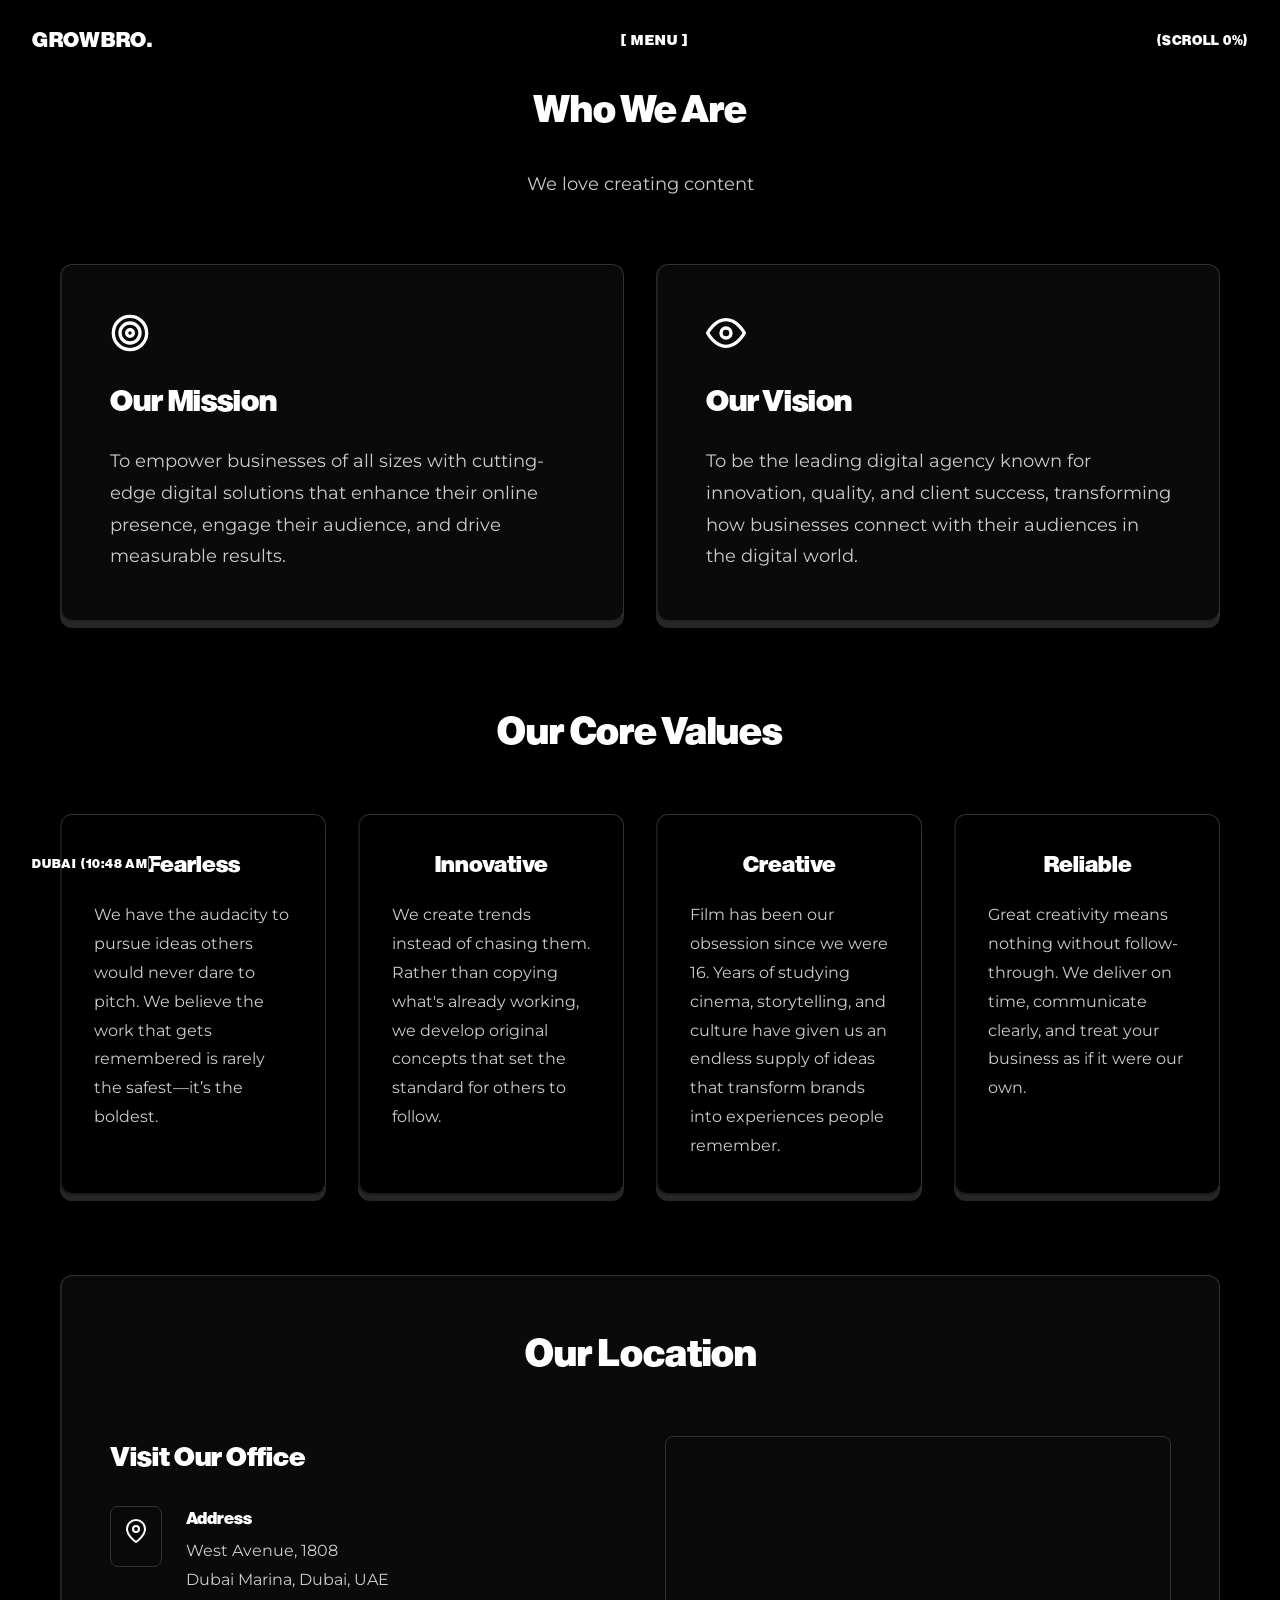
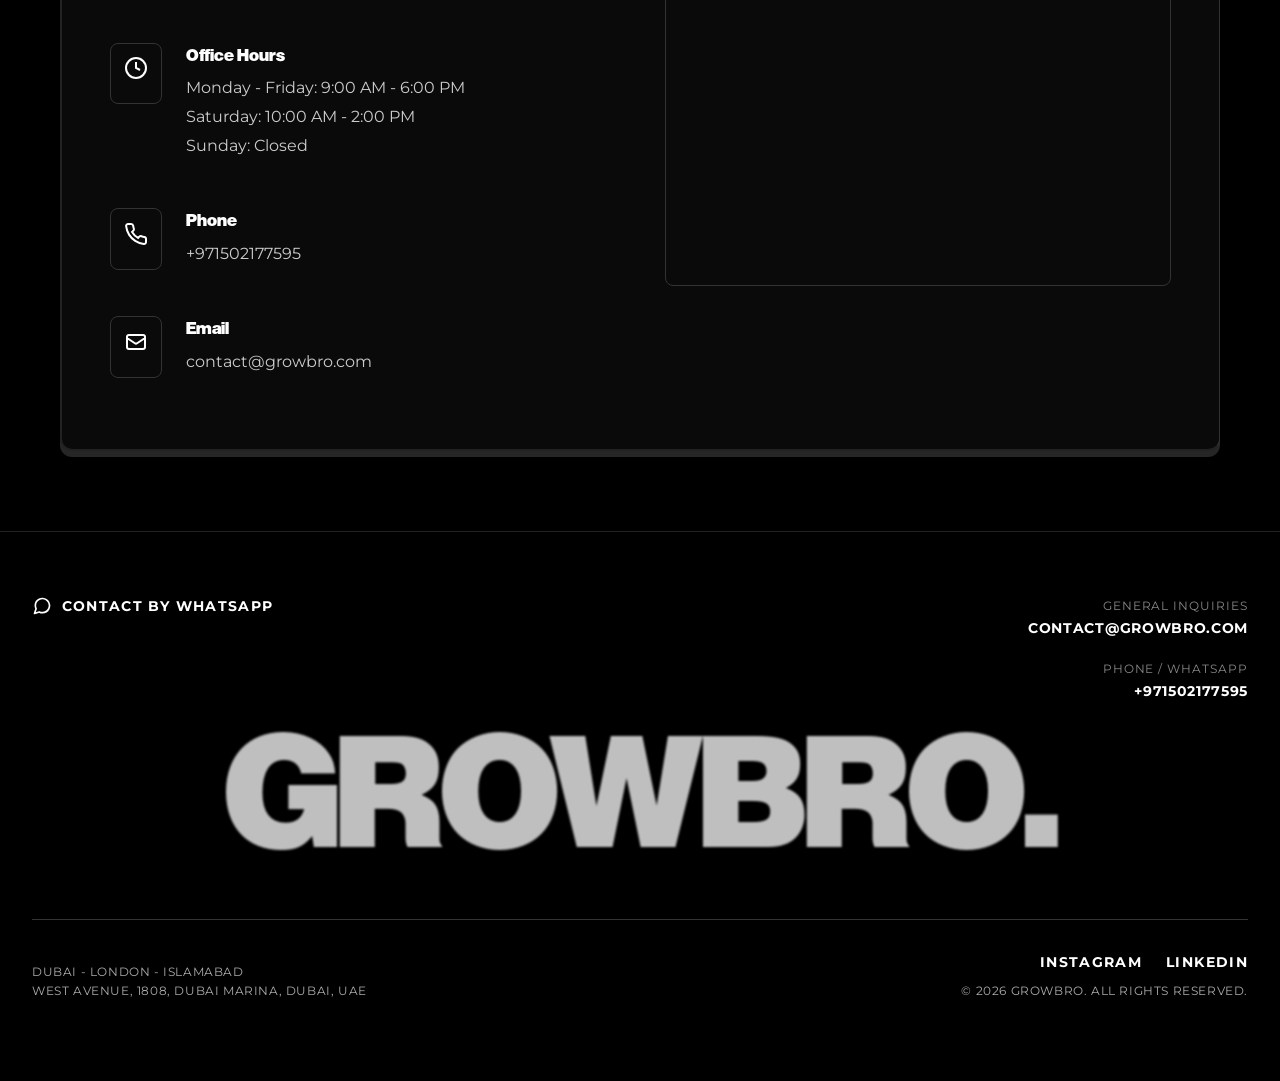
==== about.html @ e65ae3dd "feat: update company core values and adjust layout styling in about page" ====
<!DOCTYPE html>
<html lang="en">

<head>
    <meta charset="UTF-8">
    <meta name="viewport" content="width=device-width, initial-scale=1.0">
    <title>About Us - GrowBro</title>
    <link rel="icon" type="image/x-icon" href="favicon.ico">
    <link rel="stylesheet" href="styles.css">
</head>

<body>
    <!-- Header -->
    <common-header></common-header>


    <!-- About Content -->
    <section class="about-content">
        <div class="container">
            <div class="about-intro">
                <h2>Who We Are</h2>
                <p>We love creating content</p>
            </div>

            <div class="mission-vision">
                <div class="mission-card">
                    <svg width="40" height="40" viewBox="0 0 24 24" fill="none" stroke="currentColor" stroke-width="2"
                        stroke-linecap="round" stroke-linejoin="round" style="margin-bottom: 1rem; color: #ffffff;">
                        <circle cx="12" cy="12" r="10"></circle>
                        <circle cx="12" cy="12" r="6"></circle>
                        <circle cx="12" cy="12" r="2"></circle>
                    </svg>
                    <h3>Our Mission</h3>
                    <p>To empower businesses of all sizes with cutting-edge digital solutions that enhance their online
                        presence, engage their audience, and drive measurable results.</p>
                </div>
                <div class="mission-card">
                    <svg width="40" height="40" viewBox="0 0 24 24" fill="none" stroke="currentColor" stroke-width="2"
                        stroke-linecap="round" stroke-linejoin="round" style="margin-bottom: 1rem; color: #ffffff;">
                        <path d="M1 12s4-8 11-8 11 8 11 8-4 8-11 8-11-8-11-8z"></path>
                        <circle cx="12" cy="12" r="3"></circle>
                    </svg>
                    <h3>Our Vision</h3>
                    <p>To be the leading digital agency known for innovation, quality, and client success, transforming
                        how businesses connect with their audiences in the digital world.</p>
                </div>
            </div>

            <div class="values-section">
                <h2>Our Core Values</h2>
                <div class="values-grid">
                    <div class="value-item">
                        <h4>Fearless</h4>
                        <p>We have the audacity to pursue ideas others would never dare to pitch. We believe the work
                            that gets remembered is rarely the safest—it’s the boldest.
                        </p>
                    </div>
                    <div class="value-item">
                        <h4>Innovative</h4>
                        <p>We create trends instead of chasing them. Rather than copying what's already working, we
                            develop original concepts that set the standard for others to follow.
                        </p>
                    </div>
                    <div class="value-item">
                        <h4>Creative</h4>
                        <p>Film has been our obsession since we were 16. Years of studying cinema, storytelling, and
                            culture have given us an endless supply of ideas that transform brands into experiences
                            people remember.
                        </p>
                    </div>
                    <div class="value-item">
                        <h4>Reliable</h4>
                        <p>Great creativity means nothing without follow-through. We deliver on time, communicate
                            clearly, and treat your business as if it were our own.</p>
                    </div>
                </div>
            </div>

            <div class="location-section">
                <h2>Our Location</h2>
                <div class="location-info">
                    <div class="location-details">
                        <h3>Visit Our Office</h3>
                        <div class="contact-details" style="gap: 1.5rem; margin-top: 1.5rem;">
                            <div class="contact-item">
                                <div class="contact-icon" style="padding: 0.8rem;">
                                    <svg width="24" height="24" viewBox="0 0 24 24" fill="none" stroke="currentColor"
                                        stroke-width="2">
                                        <path d="M21 10c0 7-9 13-9 13s-9-6-9-13a9 9 0 0118 0z" />
                                        <circle cx="12" cy="10" r="3" />
                                    </svg>
                                </div>
                                <div>
                                    <h4 style="margin-bottom: 0.2rem; font-size: 1.1rem;">Address</h4>
                                    <p><a href="https://www.google.com/maps/search/?api=1&query=West+Avenue+1808+Dubai+Marina"
                                            target="_blank" rel="noopener noreferrer">West Avenue, 1808<br>Dubai Marina,
                                            Dubai, UAE</a></p>
                                </div>
                            </div>
                            <div class="contact-item">
                                <div class="contact-icon" style="padding: 0.8rem;">
                                    <svg width="24" height="24" viewBox="0 0 24 24" fill="none" stroke="currentColor"
                                        stroke-width="2">
                                        <circle cx="12" cy="12" r="10" />
                                        <polyline points="12 6 12 12 16 14" />
                                    </svg>
                                </div>
                                <div>
                                    <h4 style="margin-bottom: 0.2rem; font-size: 1.1rem;">Office Hours</h4>
                                    <p>Monday - Friday: 9:00 AM - 6:00 PM<br>Saturday: 10:00 AM - 2:00 PM<br>Sunday:
                                        Closed</p>
                                </div>
                            </div>
                            <div class="contact-item">
                                <div class="contact-icon" style="padding: 0.8rem;">
                                    <svg width="24" height="24" viewBox="0 0 24 24" fill="none" stroke="currentColor"
                                        stroke-width="2">
                                        <path
                                            d="M22 16.92v3a2 2 0 01-2.18 2 19.79 19.79 0 01-8.63-3.07 19.5 19.5 0 01-6-6 19.79 19.79 0 01-3.07-8.67A2 2 0 014.11 2h3a2 2 0 012 1.72 12.84 12.84 0 00.7 2.81 2 2 0 01-.45 2.11L8.09 9.91a16 16 0 006 6l1.27-1.27a2 2 0 012.11-.45 12.84 12.84 0 002.81.7A2 2 0 0122 16.92z" />
                                    </svg>
                                </div>
                                <div>
                                    <h4 style="margin-bottom: 0.2rem; font-size: 1.1rem;">Phone</h4>
                                    <p><a href="tel:+971502177595">+971502177595</a></p>
                                </div>
                            </div>
                            <div class="contact-item">
                                <div class="contact-icon" style="padding: 0.8rem;">
                                    <svg width="24" height="24" viewBox="0 0 24 24" fill="none" stroke="currentColor"
                                        stroke-width="2">
                                        <path
                                            d="M3 8l7.89 5.26a2 2 0 002.22 0L21 8M5 19h14a2 2 0 002-2V7a2 2 0 00-2-2H5a2 2 0 00-2 2v10a2 2 0 002 2z" />
                                    </svg>
                                </div>
                                <div>
                                    <h4 style="margin-bottom: 0.2rem; font-size: 1.1rem;">Email</h4>
                                    <p><a href="mailto:contact@growbro.com">contact@growbro.com</a></p>
                                </div>
                            </div>
                        </div>
                    </div>
                    <div class="location-map">
                        <iframe
                            src="https://maps.google.com/maps?q=West+Avenue+1808+Dubai+Marina&t=&z=15&ie=UTF8&iwloc=&output=embed"
                            width="100%" height="450" style="border:0;" allowfullscreen="" loading="lazy"
                            referrerpolicy="no-referrer-when-downgrade"></iframe>
                    </div>
                </div>
            </div>
        </div>
    </section>

    <!-- Footer -->
    <common-footer></common-footer>

    <script src="components.js"></script>
    <script src="script.js"></script>
</body>

</html>
---- styles.css ----
@import url("https://fonts.googleapis.com/css2?family=Montserrat:wght@400;500;700&display=swap");

:root {
  /* HSL Color System */
  /* Primary (White theme accent) */
  --clr-primary-100: hsl(0, 0%, 100%);
  --clr-primary-200: hsl(0, 0%, 95%);
  --clr-primary-300: hsl(0, 0%, 90%);
  --clr-primary-400: hsl(0, 0%, 85%);
  --clr-primary-500: hsl(0, 0%, 80%);
  --clr-primary-600: hsl(0, 0%, 70%);
  --clr-primary-700: hsl(0, 0%, 60%);
  --clr-primary-800: hsl(0, 0%, 50%);
  --clr-primary-900: hsl(0, 0%, 40%);
  --clr-primary-1000: hsl(0, 0%, 30%);

  /* Secondary (Dark / Black) */
  --clr-secondary-100: hsl(0, 0%, 25%);
  --clr-secondary-200: hsl(0, 0%, 20%);
  --clr-secondary-300: hsl(0, 0%, 15%);
  --clr-secondary-400: hsl(0, 0%, 12%);
  --clr-secondary-500: hsl(0, 0%, 10%);
  --clr-secondary-600: hsl(0, 0%, 8%);
  --clr-secondary-700: hsl(0, 0%, 6%);
  --clr-secondary-800: hsl(0, 0%, 4%);
  --clr-secondary-900: hsl(0, 0%, 2%);
  --clr-secondary-1000: hsl(0, 0%, 0%);

  /* Accent */
  --clr-accent-100: hsl(0, 0%, 90%);
  --clr-accent-200: hsl(0, 0%, 80%);
  --clr-accent-300: hsl(0, 0%, 70%);
  --clr-accent-400: hsl(0, 0%, 60%);
  --clr-accent-500: hsl(0, 0%, 50%);
  --clr-accent-600: hsl(0, 0%, 40%);
  --clr-accent-700: hsl(0, 0%, 30%);
  --clr-accent-800: hsl(0, 0%, 20%);
  --clr-accent-900: hsl(0, 0%, 10%);
  --clr-accent-1000: hsl(0, 0%, 5%);

  /* Grey */
  --clr-grey-100: hsl(0, 0%, 95%);
  --clr-grey-200: hsl(0, 0%, 85%);
  --clr-grey-300: hsl(0, 0%, 75%);
  --clr-grey-400: hsl(0, 0%, 65%);
  --clr-grey-500: hsl(0, 0%, 55%);
  --clr-grey-600: hsl(0, 0%, 45%);
  --clr-grey-700: hsl(0, 0%, 35%);
  --clr-grey-800: hsl(0, 0%, 25%);
  --clr-grey-900: hsl(0, 0%, 15%);
  --clr-grey-1000: hsl(0, 0%, 7%);

  /* Semantic Colors: Red, Yellow, Green */
  --clr-red-100: hsl(0, 100%, 95%);
  --clr-red-200: hsl(0, 100%, 85%);
  --clr-red-300: hsl(0, 100%, 75%);
  --clr-red-400: hsl(0, 100%, 65%);
  --clr-red-500: hsl(0, 100%, 55%);
  --clr-red-600: hsl(0, 100%, 45%);
  --clr-red-700: hsl(0, 100%, 35%);
  --clr-red-800: hsl(0, 100%, 25%);
  --clr-red-900: hsl(0, 100%, 15%);
  --clr-red-1000: hsl(0, 100%, 10%);

  --clr-yellow-100: hsl(45, 100%, 95%);
  --clr-yellow-200: hsl(45, 100%, 85%);
  --clr-yellow-300: hsl(45, 100%, 75%);
  --clr-yellow-400: hsl(45, 100%, 65%);
  --clr-yellow-500: hsl(45, 100%, 55%);
  --clr-yellow-600: hsl(45, 100%, 45%);
  --clr-yellow-700: hsl(45, 100%, 35%);
  --clr-yellow-800: hsl(45, 100%, 25%);
  --clr-yellow-900: hsl(45, 100%, 15%);
  --clr-yellow-1000: hsl(45, 100%, 10%);

  --clr-green-100: hsl(140, 100%, 95%);
  --clr-green-200: hsl(140, 100%, 85%);
  --clr-green-300: hsl(140, 100%, 75%);
  --clr-green-400: hsl(140, 100%, 65%);
  --clr-green-500: hsl(140, 100%, 55%);
  --clr-green-600: hsl(140, 100%, 45%);
  --clr-green-700: hsl(140, 100%, 35%);
  --clr-green-800: hsl(140, 100%, 25%);
  --clr-green-900: hsl(140, 100%, 15%);
  --clr-green-1000: hsl(140, 100%, 10%);

  /* Elevation System (5 levels) */
  --elevation-1: 0 2px 4px hsla(0, 0%, 0%, 0.2);
  --elevation-2: 0 4px 8px hsla(0, 0%, 0%, 0.3);
  --elevation-3: 0 8px 16px hsla(0, 0%, 0%, 0.4);
  --elevation-4: 0 12px 24px hsla(0, 0%, 0%, 0.5);
  --elevation-5: 0 20px 40px hsla(0, 0%, 0%, 0.6);
}

* {
  margin: 0;
  padding: 0;
  box-sizing: border-box;
}

@font-face {
  font-family: "Europa Grotesk Bold";
  src: url("fonts/europa-grotesk-sh-bold.otf") format("opentype");
  font-weight: 700;
  font-style: normal;
}

body {
  font-family: "Europa Grotesk Bold", "Segoe UI", Tahoma, Geneva, Verdana, sans-serif;
  line-height: 1.6;
  color: #ffffff;
  background-color: #000000;
}

::selection {
  background-color: #ffffff;
  color: #000000;
}

p {
  font-family: "Montserrat", "Segoe UI", Tahoma, Geneva, Verdana, sans-serif;
  font-weight: 400;
}

.container {
  max-width: 1200px;
  margin: 0 auto;
  padding: 0 20px;
}

/* Header Styles */
.header {
  background-color: #000000;
  border-bottom: 1px solid #333333;
  padding: 1rem 0;
  position: sticky;
  top: 0;
  z-index: 1000;
}

.nav-wrapper {
  display: flex;
  justify-content: space-between;
  align-items: center;
}

.logo {
  display: flex;
  align-items: center;
  justify-content: flex-start;
  text-align: left;
  margin-right: auto;
}

.logo h1 {
  font-size: 1.8rem;
  font-weight: bold;
  color: #ffffff;
}

.logo a {
  color: inherit;
  text-decoration: none;
}

.nav {
  display: flex;
  gap: 2rem;
}

.nav-link {
  color: #ffffff;
  text-decoration: none;
  font-weight: 500;
  transition: color 0.3s;
  position: relative;
}

.nav-link:hover {
  color: #888888;
}

.nav-link:hover::after,
.nav-link.active::after {
  content: "";
  position: absolute;
  bottom: -5px;
  left: 0;
  width: 100%;
  height: 2px;
  background-color: #ffffff;
}

.mobile-menu-btn {
  display: none;
  flex-direction: column;
  gap: 4px;
  background: none;
  border: none;
  cursor: pointer;
  padding: 5px;
}

.mobile-menu-btn span {
  width: 25px;
  height: 3px;
  background-color: #ffffff;
  transition: 0.3s;
}


/* Ensure the section covers the full viewport and video fills it perfectly */
.fullscreen-video {
  position: relative;
  width: 100%;
  height: 100vh;
  /* Full viewport height */
  overflow: hidden;
  background-color: #000;
  /* Fallback while video loads */
}

.fullscreen-video__media {
  position: absolute;
  top: 0;
  left: 0;
  width: 100%;
  height: 100%;
  object-fit: cover;
  /* Crops the video to cover the entire section */
  pointer-events: none;
  /* Allows clicking through if any future content is added */
}

/* Hero Section */
.hero {
  min-height: 90vh;
  display: flex;
  flex-direction: column;
  align-items: center;
  justify-content: center;
  position: relative;
  padding: 4rem 2rem;
  overflow: hidden;
}

.hero-circle {
  width: 400px;
  height: 400px;
  border: 3px solid #ffffff;
  border-radius: 50%;
  display: flex;
  align-items: center;
  justify-content: center;
  margin-bottom: 3rem;
  animation: pulse 3s ease-in-out infinite;
  position: relative;
}

.hero-circle::before {
  content: "";
  position: absolute;
  width: 350px;
  height: 350px;
  border: 1px solid #666666;
  border-radius: 50%;
}

.circle-content {
  text-align: center;
  z-index: 1;
}

.circle-content h2 {
  font-size: 2.5rem;
  margin-bottom: 0.5rem;
}

.circle-content p {
  font-size: 1.2rem;
  color: #cccccc;
}

.hero-text {
  text-align: center;
  max-width: 800px;
}

.hero-title {
  font-size: 3rem;
  margin-bottom: 1rem;
  line-height: 1.2;
}

.hero-subtitle {
  font-size: 1.3rem;
  color: #cccccc;
  margin-bottom: 2rem;
}

.hero-tagline {
  font-size: 1rem;
  color: #ffffff;
  letter-spacing: 0.18em;
  text-transform: uppercase;
  margin-bottom: 0.8rem;
}

@keyframes pulse {

  0%,
  100% {
    transform: scale(1);
    opacity: 1;
  }

  50% {
    transform: scale(1.05);
    opacity: 0.8;
  }
}

/* Client Logos Section */
.client-logos {
  padding: 4rem 0;
  background-color: #000000;
  border-top: 1px solid #333333;
  border-bottom: 1px solid #333333;
}

.logos-track {
  display: flex;
  flex-wrap: nowrap;
  align-items: center;
  gap: 3rem;
  width: max-content;
  animation: scroll-left 30s linear infinite;
}


@keyframes scroll-left {
  0% {
    transform: translateX(0);
  }

  100% {
    transform: translateX(calc(-50% - 1.5rem));
  }
}

.logo-item {
  display: flex;
  align-items: center;
  justify-content: center;
  opacity: 1;
  transition: opacity 0.3s;
  min-width: 150px;
  flex: 0 0 auto;
}

.logo-item:hover {
  opacity: 1;
}

.client-logo {
  max-width: 100%;
  height: auto;
  max-height: 80px;
  transition: opacity 0.3s;
}

/* Buttons */
.btn {
  display: inline-block;
  padding: 0.9rem 2rem;
  text-decoration: none;
  border-radius: 6px;
  font-weight: 600;
  transition: all 0.3s;
  border: 2px solid;
  cursor: pointer;
  font-size: 1rem;
  box-shadow: 0 4px 0px rgba(255, 255, 255, 0.2), 0 8px 15px rgba(0, 0, 0, 0.5);
  transform: translateY(-2px);
}

.btn:active {
  transform: translateY(2px);
  box-shadow: 0 0px 0px rgba(255, 255, 255, 0.2), 0 2px 5px rgba(0, 0, 0, 0.5);
}

.btn:hover {
  box-shadow: 0 6px 0px rgba(255, 255, 255, 0.3), 0 12px 20px rgba(0, 0, 0, 0.6);
  transform: translateY(-4px);
}

.btn-primary {
  background-color: #ffffff;
  color: #000000;
  border-color: #ffffff;
}

.btn-primary:hover {
  background-color: #000000;
  color: #ffffff;
}

.btn-secondary {
  background-color: #000000;
  color: #ffffff;
  border-color: #ffffff;
}

.btn-secondary:hover {
  background-color: #ffffff;
  color: #000000;
}

.btn-outline {
  background-color: transparent;
  color: #ffffff;
  border-color: #ffffff;
}

.btn-outline:hover {
  background-color: #ffffff;
  color: #000000;
}

/* Features Section */
.features {
  padding: 5rem 0;
  background-color: #0a0a0a;
}

.section-title {
  text-align: center;
  font-size: 2.5rem;
  margin: 0 auto 3rem auto;
}

.features-grid {
  display: grid;
  grid-template-columns: repeat(auto-fit, minmax(300px, 1fr));
  gap: 2rem;
}

.feature-card {
  background-color: #000000;
  padding: 2.5rem;
  border: 1px solid #333333;
  border-radius: 8px;
  text-align: center;
  transition: transform 0.3s, border-color 0.3s, box-shadow 0.3s;
  transform-style: preserve-3d;
}

.feature-card:hover {
  border-color: #ffffff;
  box-shadow: 0 10px 30px rgba(255, 255, 255, 0.1);
}

.feature-icon {
  margin-bottom: 1.5rem;
  color: #ffffff;
  transform: translateZ(60px);
}

.feature-card h3 {
  font-size: 1.5rem;
  margin-bottom: 1rem;
  transform: translateZ(40px);
}

.feature-card p {
  color: #cccccc;
  line-height: 1.8;
  transform: translateZ(20px);
}

/* =========================================
   STATEMENT BANNER SECTION
========================================= */
.statement-banner {
  background-color: var(--clr-primary-100);
  color: var(--clr-secondary-1000);
  padding: 6rem 2rem;
  text-align: left;
  border-bottom: 2px solid var(--clr-secondary-1000);
}

.statement-text {
  font-family: "Europa Grotesk Bold", "Segoe UI", sans-serif;
  font-size: clamp(2.5rem, 6vw, 5.5rem);
  font-weight: 900;
  line-height: 0.95;
  letter-spacing: -0.02em;
  text-transform: uppercase;
  margin: 0;
}

/* =========================================
   FULL-WIDTH VIDEO STACK PORTFOLIO
========================================= */
.video-stack-section {
  width: 100%;
  background-color: var(--clr-secondary-1000);
  overflow: hidden;
}

.video-stack {
  display: flex;
  flex-direction: column;
  width: 100%;
  gap: 4px;
  /* Tiny black divider between video banners */
}

.video-banner {
  position: relative;
  width: 100%;
  height: 70vh;
  /* Heights match the reference layout proportions */
  min-height: 450px;
  max-height: 800px;
  overflow: hidden;
  background-color: var(--clr-grey-1000);
  cursor: pointer;
}

.video-banner__media {
  position: absolute;
  top: 0;
  left: 0;
  width: 100%;
  height: 100%;
  object-fit: cover;
  /* Ensures video covers full banner without distortion */
  transition: transform 0.7s cubic-bezier(0.25, 1, 0.5, 1), filter 0.5s ease;
  filter: brightness(0.75);
  /* Slight darken so text pops */
}

/* Hover effect: slight zoom and brighten */
.video-banner:hover .video-banner__media {
  transform: scale(1.03);
  filter: brightness(0.9);
}

/* Text overlay matching brandingthatslaps layout */
.video-banner__overlay {
  position: absolute;
  top: 0;
  left: 0;
  width: 100%;
  height: 100%;
  padding: 3rem 4rem;
  display: flex;
  flex-direction: column;
  justify-content: flex-start;
  /* Aligns text to top-left */
  align-items: flex-start;
  pointer-events: none;
  background: linear-gradient(180deg, hsla(0, 0%, 0%, 0.6) 0%, hsla(0, 0%, 0%, 0) 40%);
  z-index: 2;
}

.video-banner__client {
  font-family: "Europa Grotesk Bold", "Segoe UI", sans-serif;
  font-size: clamp(2rem, 4vw, 3.5rem);
  font-weight: 900;
  color: var(--clr-primary-100);
  margin: 0 0 0.5rem 0;
  letter-spacing: -0.01em;
  text-transform: uppercase;
  text-shadow: 0 2px 10px hsla(0, 0%, 0%, 0.8);
}

.video-banner__category {
  font-family: "Montserrat", sans-serif;
  font-size: clamp(0.9rem, 1.2vw, 1.1rem);
  font-weight: 500;
  color: hsla(0, 0%, 100%, 0.8);
  margin: 0;
  letter-spacing: 0.05em;
  text-transform: uppercase;
  text-shadow: 0 2px 8px hsla(0, 0%, 0%, 0.8);
}

/* Responsive adjustments for mobile */
@media (max-width: 768px) {
  .video-banner {
    height: 50vh;
    min-height: 350px;
  }

  .video-banner__overlay {
    padding: 2rem 1.5rem;
  }
}

/* Video Expand Animation */
.video-backdrop {
  position: fixed;
  top: 0;
  left: 0;
  width: 100%;
  height: 100%;
  background: rgba(0, 0, 0, 0.7);
  backdrop-filter: grayscale(100%) brightness(0.3);
  -webkit-backdrop-filter: grayscale(100%) brightness(0.3);
  z-index: 2000;
  opacity: 0;
  pointer-events: none;
  transition: opacity 0.5s ease;
}

.video-backdrop.active {
  opacity: 1;
  pointer-events: auto;
}

body.video-active {
  overflow: hidden;
}

.work-item-placeholder {
  opacity: 0;
  pointer-events: none;
}

.work-item.video-expanded {
  cursor: default;
}

.work-item.video-expanded .work-video {
  max-width: 100%;
  max-height: 60vh;
  transition: all 0.5s ease;
}

/* Benefits Section */
.benefits {
  padding: 5rem 0;
  background-color: #000000;
}

.benefits-grid {
  display: grid;
  grid-template-columns: repeat(auto-fit, minmax(300px, 1fr));
  gap: 2rem;
}

.benefit-item {
  padding: 2rem;
  border: 1px solid #333333;
  border-radius: 8px;
  transition: all 0.3s, box-shadow 0.3s;
  transform-style: preserve-3d;
}

.benefit-item:hover {
  border-color: #ffffff;
  background-color: #0a0a0a;
  box-shadow: 0 10px 30px rgba(255, 255, 255, 0.1);
}

.benefit-number {
  font-size: 3rem;
  font-weight: bold;
  color: #333333;
  margin-bottom: 0.5rem;
  transform: translateZ(50px);
}

.benefit-icon {
  margin-bottom: 1rem;
  color: #ffffff;
  transform: translateZ(40px);
  display: flex;
  justify-content: flex-start;
}

.benefit-item h3 {
  font-size: 1.5rem;
  margin-bottom: 0.8rem;
  transform: translateZ(35px);
}

.benefit-item p {
  color: #cccccc;
  line-height: 1.8;
  transform: translateZ(20px);
}

/* Testimonials Section */
.testimonials {
  padding: 5rem 0;
  background-color: #0a0a0a;
}

.testimonials-grid {
  display: grid;
  grid-template-columns: repeat(auto-fit, minmax(300px, 1fr));
  gap: 2rem;
}

.testimonial-card {
  background-color: #000000;
  padding: 2.5rem;
  border: 1px solid #333333;
  border-radius: 8px;
  transition: transform 0.3s, border-color 0.3s;
}

.testimonial-card:hover {
  transform: translateY(-5px);
  border-color: #ffffff;
}

.testimonial-rating {
  color: #ffffff;
  font-size: 1.2rem;
  margin-bottom: 1rem;
}

.testimonial-text {
  color: #cccccc;
  line-height: 1.8;
  font-style: italic;
  margin-bottom: 1.5rem;
  font-size: 1rem;
}

.testimonial-author {
  display: flex;
  flex-direction: column;
  gap: 0.3rem;
}

.testimonial-author strong {
  color: #ffffff;
  font-size: 1.1rem;
}

.testimonial-author span {
  color: #888888;
  font-size: 0.9rem;
}

/* CTA Section */
.cta {
  padding: 5rem 0;
  background-color: #ffffff;
  color: #000000;
  text-align: center;
}

.cta h2 {
  font-size: 2.5rem;
  margin-bottom: 1rem;
}

.cta p {
  font-size: 1.2rem;
  margin-bottom: 2rem;
  color: #333333;
}

/* Page Hero */
.page-hero {
  padding: 5rem 0 3rem;
  text-align: center;
  background-color: #0a0a0a;
  border-bottom: 1px solid #333333;
}

.page-hero h1 {
  font-size: 3rem;
  margin-bottom: 1rem;
}

.page-hero p {
  font-size: 1.3rem;
  color: #cccccc;
}

/* Services Page */
.services-section {
  padding: 3rem 0 5rem;
}

.services-categories {
  display: flex;
  flex-direction: column;
  align-items: center;
  gap: 2rem;
  margin: 0 auto;
}

.service-category {
  background-color: #0a0a0a;
  border: 1px solid #333333;
  border-radius: 8px;
  padding: 2.5rem;
  flex: 0 0 auto;
  width: min(100%, 420px);
}

.service-category h2 {
  font-size: 2.2rem;
  margin-bottom: 1rem;
}

.service-types {
  list-style: disc;
  padding-left: 1.5rem;
  display: grid;
  gap: 0.75rem;
}

.service-types li {
  color: #cccccc;
  line-height: 1.8;
  font-family: "Montserrat", "Segoe UI", Tahoma, Geneva, Verdana, sans-serif;
  font-weight: 400;
}

/* About Page */
.about-content {
  padding: 5rem 0;
}

.about-intro {
  max-width: 900px;
  margin: 0 auto 4rem;
  text-align: center;
}

.about-intro h2 {
  font-size: 2.5rem;
  margin-bottom: 1.5rem;
}

.about-intro p {
  font-size: 1.1rem;
  color: #cccccc;
  margin-bottom: 1rem;
  line-height: 1.8;
}

.mission-vision {
  display: grid;
  grid-template-columns: repeat(auto-fit, minmax(400px, 1fr));
  gap: 2rem;
  margin-bottom: 5rem;
}

.mission-card {
  background-color: #0a0a0a;
  padding: 3rem;
  border: 1px solid #333333;
  border-radius: 8px;
}

.mission-card h3 {
  font-size: 2rem;
  margin-bottom: 1rem;
}

.mission-card p {
  color: #cccccc;
  line-height: 1.8;
  font-size: 1.1rem;
}

.values-section {
  margin-bottom: 5rem;
}

.values-section h2 {
  text-align: center;
  font-size: 2.5rem;
  margin-bottom: 3rem;
}

.values-grid {
  display: grid;
  grid-template-columns: repeat(auto-fit, minmax(250px, 1fr));
  gap: 2rem;
}

.value-item {
  padding: 2rem;
  border: 1px solid #333333;
  border-radius: 8px;
  text-align: center;
}

.value-item h4 {
  font-size: 1.5rem;
  margin-bottom: 1rem;
}

.value-item p {
  color: #cccccc;
  line-height: 1.8;
  text-align: left;
}

/* Location Section */
.location-section {
  background-color: #0a0a0a;
  padding: 3rem;
  border-radius: 8px;
  border: 1px solid #333333;
}

.location-section h2 {
  text-align: center;
  font-size: 2.5rem;
  margin-bottom: 3rem;
}

.location-info {
  display: grid;
  grid-template-columns: repeat(auto-fit, minmax(300px, 1fr));
  gap: 3rem;
}

.location-details h3 {
  font-size: 1.8rem;
  margin-bottom: 1.5rem;
}

.location-details p {
  color: #cccccc;
  margin-bottom: 1.5rem;
  line-height: 1.8;
}

.location-map {
  width: 100%;
  height: 450px;
  border-radius: 8px;
  overflow: hidden;
  border: 1px solid #333333;
}

.location-map iframe {
  width: 100%;
  height: 100%;
  border: 0;
}

.map-placeholder {
  background-color: #1a1a1a;
  border: 2px dashed #333333;
  padding: 4rem 2rem;
  border-radius: 8px;
  display: flex;
  align-items: center;
  justify-content: center;
  text-align: center;
  min-height: 300px;
}

.map-placeholder p {
  font-size: 1.5rem;
  color: #666666;
}

/* Pricing Section */
.pricing-section {
  padding: 3rem 0 5rem;
}

.pricing-grid {
  display: grid;
  grid-template-columns: repeat(auto-fit, minmax(300px, 1fr));
  gap: 2rem;
  margin-bottom: 5rem;
}

.pricing-card {
  background-color: #0a0a0a;
  border: 2px solid #333333;
  border-radius: 8px;
  padding: 2.5rem;
  text-align: center;
  position: relative;
  transition: transform 0.3s, border-color 0.3s;
}

.pricing-card:hover {
  transform: translateY(-5px);
  border-color: #ffffff;
}

.pricing-card.featured {
  border-color: #ffffff;
  background-color: #000000;
}

.popular-badge {
  position: absolute;
  top: -15px;
  left: 50%;
  transform: translateX(-50%);
  background-color: #ffffff;
  color: #000000;
  padding: 0.4rem 1.5rem;
  border-radius: 20px;
  font-weight: bold;
  font-size: 0.9rem;
}

.pricing-card h3 {
  font-size: 1.8rem;
  margin-bottom: 1rem;
}

.price {
  font-size: 3rem;
  font-weight: bold;
  margin: 1rem 0;
}

.price-period {
  color: #888888;
  margin-bottom: 2rem;
}

.pricing-features {
  list-style: none;
  margin: 2rem 0;
  text-align: left;
}

.pricing-features li {
  padding: 0.8rem 0;
  color: #cccccc;
  border-bottom: 1px solid #222222;
}

.pricing-features li:before {
  content: "✓ ";
  color: #ffffff;
  font-weight: bold;
  margin-right: 0.5rem;
}

/* Contact Section */
.contact-section {
  padding: 3rem 0 5rem;
}

.contact-wrapper {
  display: grid;
  grid-template-columns: repeat(auto-fit, minmax(400px, 1fr));
  gap: 4rem;
}

.contact-info h2 {
  font-size: 2rem;
  margin-bottom: 1rem;
}

.contact-info>p {
  color: #cccccc;
  margin-bottom: 2rem;
  line-height: 1.8;
}

.contact-details {
  display: flex;
  flex-direction: column;
  gap: 2rem;
}

.contact-item {
  display: flex;
  gap: 1.5rem;
  align-items: flex-start;
}

.contact-icon {
  background-color: #0a0a0a;
  padding: 1rem;
  border-radius: 8px;
  border: 1px solid #333333;
}

.contact-item h4 {
  font-size: 1.2rem;
  margin-bottom: 0.5rem;
}

.contact-item p {
  color: #cccccc;
  line-height: 1.8;
}

/* Contact Link Styling */
.contact-item a,
.location-details a,
.map-placeholder a {
  color: inherit;
  text-decoration: none;
  transition: text-decoration 0.3s;
}

.contact-item a:hover,
.location-details a:hover,
.map-placeholder a:hover {
  text-decoration: underline;
}

/* Contact Form */
.contact-form-wrapper {
  background-color: #0a0a0a;
  padding: 3rem;
  border-radius: 8px;
  border: 1px solid #333333;
}

.contact-form h3 {
  font-size: 1.8rem;
  margin-bottom: 2rem;
}

.form-group {
  margin-bottom: 1.5rem;
}

.form-group label {
  display: block;
  margin-bottom: 0.5rem;
  font-weight: 500;
}

.form-group input,
.form-group select,
.form-group textarea {
  width: 100%;
  padding: 0.9rem;
  background-color: #000000;
  border: 1px solid #333333;
  border-radius: 4px;
  color: #ffffff;
  font-family: inherit;
  font-size: 1rem;
  transition: border-color 0.3s;
}

.form-group input:focus,
.form-group select:focus,
.form-group textarea:focus {
  outline: none;
  border-color: #ffffff;
}

.form-group textarea {
  resize: vertical;
}

.form-message {
  margin-top: 1rem;
  padding: 1rem;
  border-radius: 4px;
  display: none;
}

.form-message.success {
  display: block;
  background-color: #0a3d0a;
  border: 1px solid #1a5d1a;
  color: #7dff7d;
}

.form-message.error {
  display: block;
  background-color: #3d0a0a;
  border: 1px solid #5d1a1a;
  color: #ff7d7d;
}

/* Footer */
.footer {
  background-color: #0a0a0a;
  border-top: 1px solid #333333;
  padding: 3rem 0 1rem;
}

.footer-grid {
  display: grid;
  grid-template-columns: repeat(auto-fit, minmax(250px, 1fr));
  gap: 2rem;
  margin-bottom: 2rem;
}

.footer-column h3 {
  font-size: 1.5rem;
  margin-bottom: 1rem;
  font-weight: 400;
}

.footer-column h4 {
  font-size: 1.2rem;
  margin-bottom: 1rem;
  font-weight: 400;
}

.footer-column p {
  color: #cccccc;
  line-height: 1.8;
}

.footer-links {
  list-style: none;
}

.footer-links li {
  margin-bottom: 0.8rem;
  font-family: "Montserrat", "Segoe UI", Tahoma, Geneva, Verdana, sans-serif;
  font-weight: 400;
}

.footer-links a {
  color: #cccccc;
  text-decoration: none;
  transition: color 0.3s;
  font-family: "Montserrat", "Segoe UI", Tahoma, Geneva, Verdana, sans-serif;
  font-weight: 400;
}

.footer-links a:hover {
  color: #ffffff;
}

.footer-social {
  display: flex;
  align-items: center;
  gap: 0.75rem;
  margin-top: 1rem;
}

.social-link {
  color: #cccccc;
  display: inline-flex;
  align-items: center;
  justify-content: center;
  transition: color 0.3s;
}

.social-link:hover {
  color: #ffffff;
}

.footer-bottom {
  text-align: center;
  padding-top: 2rem;
  border-top: 1px solid #333333;
  color: #888888;
}

/* 3D Elevated Cards */
.feature-card,
.work-item,
.benefit-item,
.testimonial-card,
.pricing-card,
.service-category,
.mission-card,
.value-item,
.location-section,
.contact-form-wrapper,
.contact-map {
  box-shadow: 0 6px 0px rgba(255, 255, 255, 0.15), 0 12px 24px rgba(0, 0, 0, 0.6);
  border-bottom: 2px solid rgba(255, 255, 255, 0.1);
  border-left: 2px solid rgba(255, 255, 255, 0.1);
  border-radius: 12px;
  transition: transform 0.3s, border-color 0.3s, box-shadow 0.3s;
}

.feature-card:hover,
.work-item:hover,
.benefit-item:hover,
.testimonial-card:hover,
.pricing-card:hover,
.service-category:hover,
.mission-card:hover,
.value-item:hover,
.location-section:hover,
.contact-form-wrapper:hover,
.contact-map:hover {
  box-shadow: 0 10px 0px rgba(255, 255, 255, 0.25), 0 20px 40px rgba(0, 0, 0, 0.8);
  border-color: #ffffff;
}


/* Responsive Design */
@media (max-width: 768px) {
  .nav {
    display: none;
  }

  .mobile-menu-btn {
    display: flex;
  }

  .nav.active {
    display: flex;
    flex-direction: column;
    position: absolute;
    top: 100%;
    left: 0;
    right: 0;
    background-color: #000000;
    padding: 1rem;
    border-top: 1px solid #333333;
  }

  .hero-circle {
    width: 300px;
    height: 300px;
  }

  .hero-circle::before {
    width: 250px;
    height: 250px;
  }

  .circle-content h2 {
    font-size: 1.8rem;
  }

  .hero-title {
    font-size: 2rem;
  }

  .hero-subtitle {
    font-size: 1.1rem;
  }

  .section-title {
    font-size: 2rem;
  }

  .page-hero h1 {
    font-size: 2rem;
  }

  .contact-wrapper,
  .mission-vision {
    grid-template-columns: 1fr;
  }

  .features-grid,
  .benefits-grid,
  .pricing-grid,
  .testimonials-grid {
    grid-template-columns: 1fr;
  }

  .logos-track {
    gap: 2rem;
  }

  .logo-item {
    min-width: 120px;
  }

  .work-grid {
    grid-template-columns: 1fr;
  }
}

@media (max-width: 480px) {
  .hero-circle {
    width: 250px;
    height: 250px;
  }

  .hero-circle::before {
    width: 200px;
    height: 200px;
  }

  .circle-content h2 {
    font-size: 1.5rem;
  }

  .hero-title {
    font-size: 1.8rem;
  }

  .container {
    padding: 0 15px;
  }
}

/* Minimalist Fixed Header */
.minimal-header {
  position: fixed;
  top: 0;
  left: 0;
  width: 100%;
  padding: 1.5rem 2rem;
  display: flex;
  justify-content: space-between;
  align-items: center;
  z-index: 10000;
  pointer-events: none;
  mix-blend-mode: difference;
}

.header-left,
.header-center,
.header-right {
  pointer-events: auto;
  font-family: "Europa Grotesk Bold", "Segoe UI", sans-serif;
  font-size: 0.9rem;
  font-weight: 700;
  letter-spacing: 0.05em;
  color: hsl(0, 0%, 100%);
  text-transform: uppercase;
}

.brand-logo {
  font-size: 1.4rem;
  text-decoration: none;
  color: hsl(0, 0%, 100%);
  font-weight: 900;
}

.menu-toggle {
  background: none;
  border: none;
  color: hsl(0, 0%, 100%);
  font-family: inherit;
  font-size: 0.95rem;
  font-weight: 700;
  cursor: pointer;
  letter-spacing: 0.1em;
  padding: 0.5rem 1rem;
  transition: opacity 0.2s ease;
}

.menu-toggle:hover {
  opacity: 0.7;
}

/* Fullscreen Dropdown Menu Overlay */
.fullscreen-menu {
  position: fixed;
  top: 0;
  left: 0;
  width: 100%;
  height: 100vh;
  background: linear-gradient(180deg, hsl(0, 0%, 83%) 0%, hsl(0, 0%, 50%) 40%, hsl(0, 0%, 7%) 100%);
  z-index: 9999;
  display: flex;
  align-items: center;
  justify-content: flex-start;
  padding-left: 10vw;
  opacity: 0;
  pointer-events: none;
  transition: opacity 0.5s cubic-bezier(0.16, 1, 0.3, 1);
}

.fullscreen-menu.active {
  opacity: 1;
  pointer-events: auto;
}

.menu-links-wrapper {
  display: flex;
  flex-direction: column;
  gap: 0.5rem;
}

.menu-link {
  font-family: "Europa Grotesk Bold", "Segoe UI", sans-serif;
  font-size: clamp(3.5rem, 8vw, 7.5rem);
  font-weight: 900;
  color: hsl(0, 0%, 0%);
  text-decoration: none;
  line-height: 0.95;
  letter-spacing: -0.03em;
  transition: transform 0.3s ease, color 0.3s ease;
}

.menu-link:hover {
  color: hsl(0, 0%, 100%);
  transform: translateX(20px);
}

/* Fixed Bottom-Left Dubai Clock */
.fixed-clock {
  position: fixed;
  bottom: 1.5rem;
  left: 2rem;
  z-index: 9998;
  font-family: "Europa Grotesk Bold", "Segoe UI", sans-serif;
  font-size: 0.85rem;
  font-weight: 700;
  letter-spacing: 0.08em;
  color: hsl(0, 0%, 100%);
  text-transform: uppercase;
  mix-blend-mode: difference;
  pointer-events: none;
}

/* UNIFIED FLOATING TEXT-ONLY CURSOR FOR HERO & PORTFOLIO VIDEOS */
.floating-cursor {
  position: fixed;
  top: 0;
  left: 0;
  pointer-events: none;
  z-index: 99999;
  font-family: "Europa Grotesk Bold", "Segoe UI", sans-serif;
  font-size: 1.15rem;
  font-weight: 900;
  letter-spacing: 0.15em;
  color: hsl(0, 0%, 100%);
  text-shadow: 0 2px 10px hsla(0, 0%, 0%, 0.9), 0 0 4px hsla(0, 0%, 0%, 0.5);
  transform: translate(-50%, -50%) scale(0);
  transition: transform 0.2s cubic-bezier(0.16, 1, 0.3, 1), opacity 0.2s ease;
  opacity: 0;
  white-space: nowrap;
}

.floating-cursor.active {
  transform: translate(-50%, -50%) scale(1);
  opacity: 1;
}

/* Hide standard system mouse cursor over interactive video areas */
.fullscreen-video,
.video-banner {
  cursor: none;
}

/* Fullscreen Hero Video Section */
.fullscreen-video {
  position: relative;
  width: 100%;
  height: 100vh;
  overflow: hidden;
  background-color: hsl(0, 0%, 0%);
}

.fullscreen-video__media {
  position: absolute;
  top: 0;
  left: 0;
  width: 100%;
  height: 100%;
  object-fit: cover;
  pointer-events: none;
}

/* Custom Scrollbar (Black and White Theme) */
::-webkit-scrollbar {
  width: 12px;
}

::-webkit-scrollbar-track {
  background: hsl(0, 0%, 0%);
  border-left: 1px solid hsl(0, 0%, 20%);
}

::-webkit-scrollbar-thumb {
  background-color: hsl(0, 0%, 100%);
  border-radius: 6px;
  border: 3px solid hsl(0, 0%, 0%);
}

::-webkit-scrollbar-thumb:hover {
  background-color: hsl(0, 0%, 80%);
}

/* =========================================
   SLAPS STATEMENT SECTION (Left-Aligned Text, Centered Block)
========================================= */
.slaps-statement-section {
  background-color: hsl(0, 0%, 100%);
  color: hsl(0, 0%, 0%);
  padding: 8rem 2rem;
  border-bottom: 2px solid hsl(0, 0%, 0%);
}

.statement-flex-container {
  display: flex;
  justify-content: center;
  align-items: center;
  width: 100%;
}

.slaps-statement-text {
  font-family: "Europa Grotesk Bold", "Segoe UI", sans-serif;
  font-size: clamp(1.8rem, 5.5vw, 4.5rem);
  font-weight: 900;
  line-height: 0.92;
  letter-spacing: -0.03em;
  text-transform: uppercase;
  text-align: left;
  margin: 0;
  max-width: 1400px;
}

/* =========================================
   STATIC CLIENT LOGOS GRID (Solid Black Theme)
========================================= */
.client-logos-grid-section {
  background-color: hsl(0, 0%, 0%);
  padding: 6rem 2rem;
  border-bottom: 1px solid hsl(0, 0%, 15%);
  border-top: 1px solid hsl(0, 0%, 15%);
}

.logos-grid {
  display: grid;
  grid-template-columns: repeat(auto-fit, minmax(170px, 1fr));
  gap: 3.5rem 2.5rem;
  align-items: center;
  justify-items: center;
  max-width: 1200px;
  margin: 0 auto;
}

.logo-grid-item {
  display: flex;
  align-items: center;
  justify-content: center;
  width: 100%;
  height: 85px;
  transition: transform 0.3s ease, opacity 0.3s ease;
}

.logo-grid-item:hover {
  transform: scale(1.08);
  opacity: 0.7;
}

/* Default rule for light-on-dark JPGs: Screen/Lighten blend mode makes black JPG backgrounds invisible */
.logo-grid-item img {
  max-width: 140px;
  max-height: 65px;
  width: auto;
  height: auto;
  object-fit: contain;
  mix-blend-mode: lighten;
  filter: grayscale(100%) contrast(150%);
}

/* Utility rule for dark-on-light JPGs: Inverts colors first so they turn into white-on-black */
.logo-grid-item img.invert-logo {
  filter: invert(1) grayscale(100%) contrast(150%);
}

@media (max-width: 768px) {
  .logos-grid {
    grid-template-columns: repeat(2, 1fr);
    gap: 2.5rem 1.5rem;
  }
}

/* =========================================
   NEW SLAPS FOOTER (Watermark Sized to Fit Perfectly)
========================================= */
.slaps-footer {
  position: relative;
  background-color: hsl(0, 0%, 0%);
  color: hsl(0, 0%, 100%);
  padding: 4rem 2rem 5rem 2rem;
  min-height: 550px;
  display: flex;
  flex-direction: column;
  justify-content: space-between;
  overflow: hidden;
  border-top: 1px solid hsl(0, 0%, 13%);
}

/* Watermark resized so full text fits inside footer without cutting off */
.footer-watermark {
  position: absolute;
  top: 50%;
  left: 50%;
  transform: translate(-50%, -50%);
  font-family: "Europa Grotesk Bold", "Segoe UI", sans-serif;
  font-size: clamp(3rem, 13vw, 14.5rem);
  font-weight: 900;
  color: hsla(0, 0%, 100%, 0.75);
  letter-spacing: -0.02em;
  text-transform: uppercase;
  pointer-events: none;
  user-select: none;
  white-space: nowrap;
  filter: blur(1px);
  z-index: 1;
  width: 95%;
  text-align: center;
}

.footer-content {
  position: relative;
  z-index: 2;
  display: flex;
  flex-direction: column;
  justify-content: space-between;
  flex-grow: 1;
  min-height: 400px;
}

/* Footer Top Row */
.footer-top {
  display: flex;
  justify-content: space-between;
  align-items: flex-start;
  flex-wrap: wrap;
  gap: 2rem;
}

.whatsapp-link {
  display: inline-flex;
  align-items: center;
  gap: 0.6rem;
  font-family: "Montserrat", monospace, sans-serif;
  font-size: 0.85rem;
  font-weight: 700;
  color: hsl(0, 0%, 100%);
  text-decoration: none;
  letter-spacing: 0.1em;
  text-transform: uppercase;
  transition: opacity 0.3s ease;
}

.whatsapp-link:hover {
  opacity: 0.7;
}

.whatsapp-icon {
  stroke: hsl(0, 0%, 100%);
  transition: transform 0.3s ease;
}

.whatsapp-link:hover .whatsapp-icon {
  transform: scale(1.1);
}

.footer-top__right {
  text-align: right;
  display: flex;
  flex-direction: column;
  gap: 1.2rem;
}

.inquiry-group {
  display: flex;
  flex-direction: column;
  gap: 0.2rem;
}

.inquiry-label {
  font-family: "Montserrat", monospace, sans-serif;
  font-size: 0.75rem;
  color: hsl(0, 0%, 53%);
  letter-spacing: 0.08em;
}

.inquiry-value {
  font-family: "Montserrat", monospace, sans-serif;
  font-size: 0.85rem;
  font-weight: 700;
  color: hsl(0, 0%, 100%);
  text-decoration: none;
  letter-spacing: 0.05em;
  transition: opacity 0.3s ease;
}

.inquiry-value:hover {
  opacity: 0.7;
}

/* Footer Bottom Row */
.footer-bottom {
  display: flex;
  justify-content: space-between;
  align-items: flex-end;
  flex-wrap: wrap;
  gap: 2rem;
  margin-top: 6rem;
}

.footer-bottom__left {
  text-align: left;
}

.office-location {
  text-align: left;
}

.office-location,
.copyright-text {
  font-family: "Montserrat", monospace, sans-serif;
  font-size: 0.75rem;
  color: hsl(0, 0%, 67%);
  line-height: 1.6;
  letter-spacing: 0.05em;
  margin: 0;
  text-transform: uppercase;
}

.footer-bottom__right {
  text-align: right;
  display: flex;
  flex-direction: column;
  gap: 0.5rem;
}

.social-links {
  display: flex;
  justify-content: flex-end;
  gap: 1.5rem;
}

.social-links a {
  font-family: "Montserrat", monospace, sans-serif;
  font-size: 0.85rem;
  font-weight: 700;
  color: hsl(0, 0%, 100%);
  text-decoration: none;
  letter-spacing: 0.1em;
  transition: opacity 0.3s ease;
}

.social-links a:hover {
  opacity: 0.7;
}

/* Responsive Footer Adjustments */
@media (max-width: 768px) {
  .slaps-footer {
    padding: 3rem 1.5rem 6rem 1.5rem;
    /* Extra bottom padding for fixed Dubai time */
  }

  .footer-top,
  .footer-bottom {
    flex-direction: column;
    align-items: flex-start;
    text-align: left;
  }

  .footer-top__right,
  .footer-bottom__right,
  .social-links {
    text-align: left;
    justify-content: flex-start;
    align-items: flex-start;
  }

  .footer-watermark {
    font-size: clamp(2.2rem, 13vw, 5rem);
  }
}
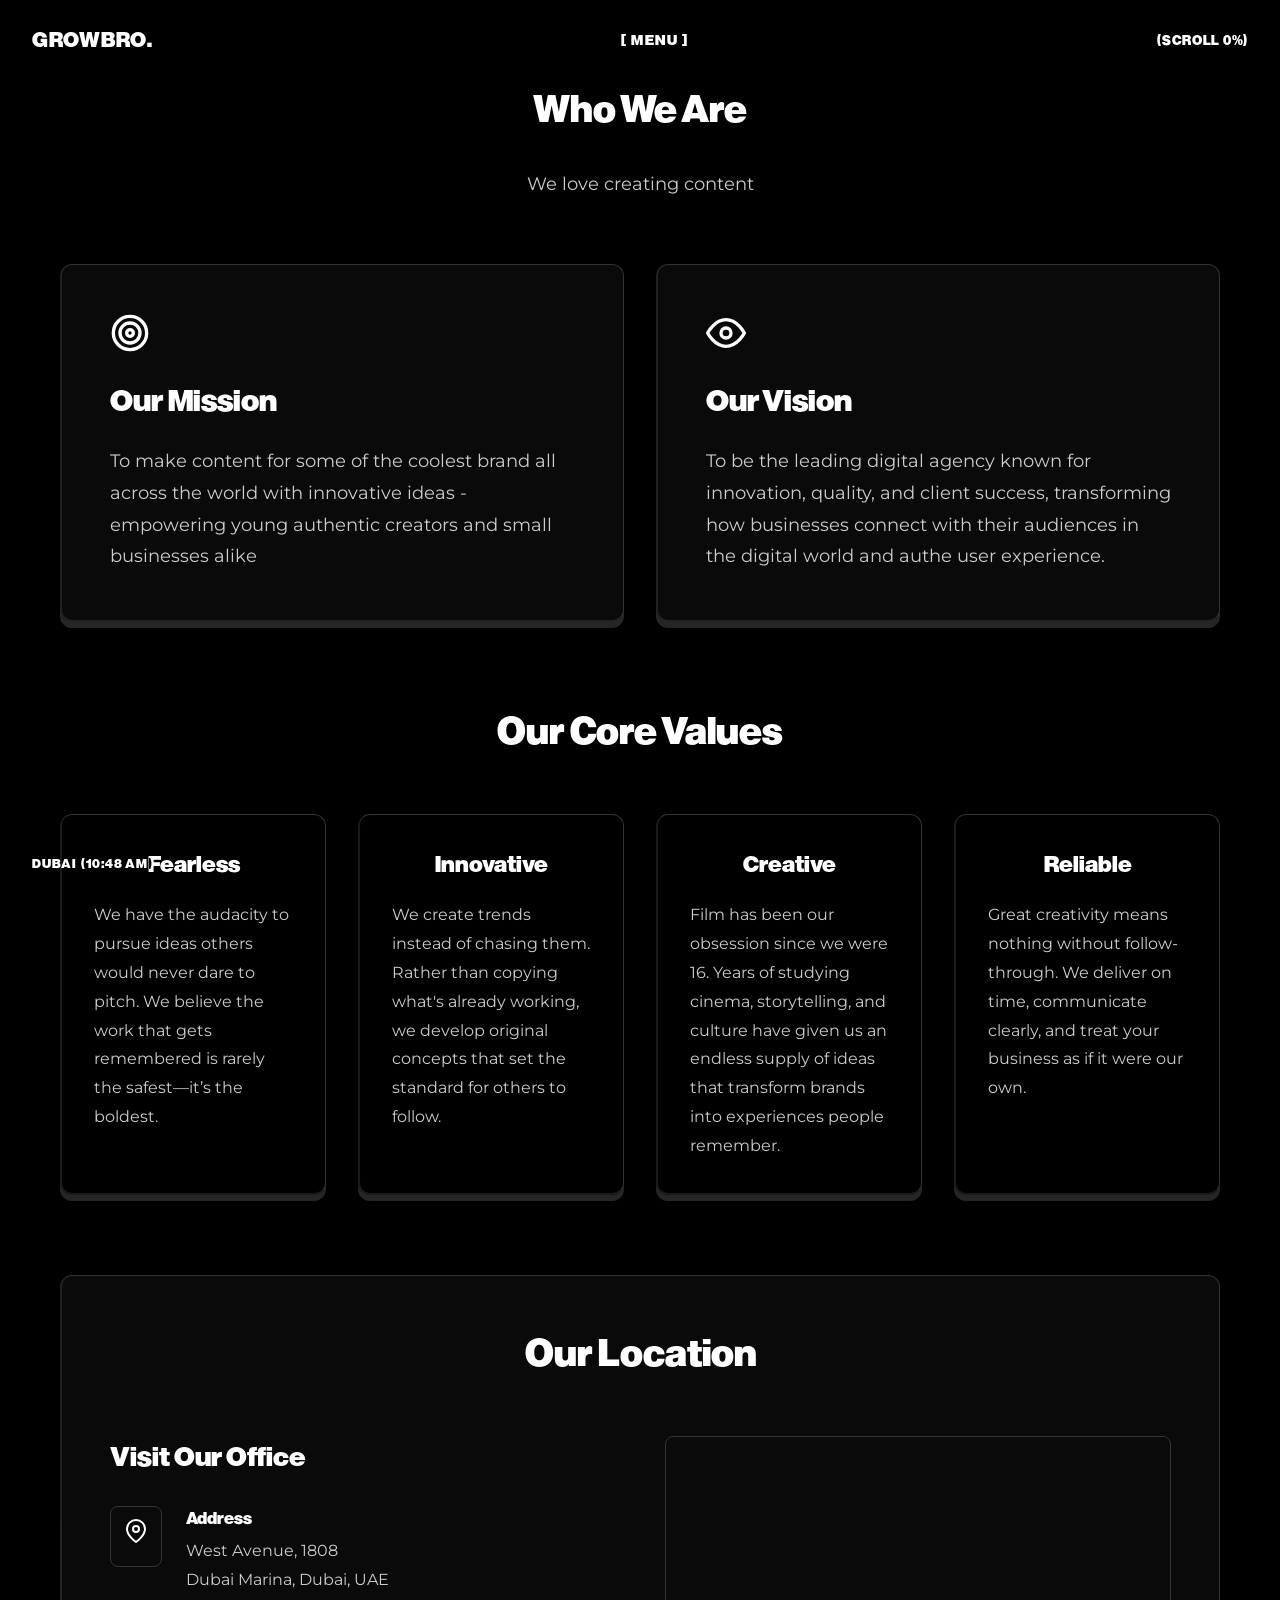
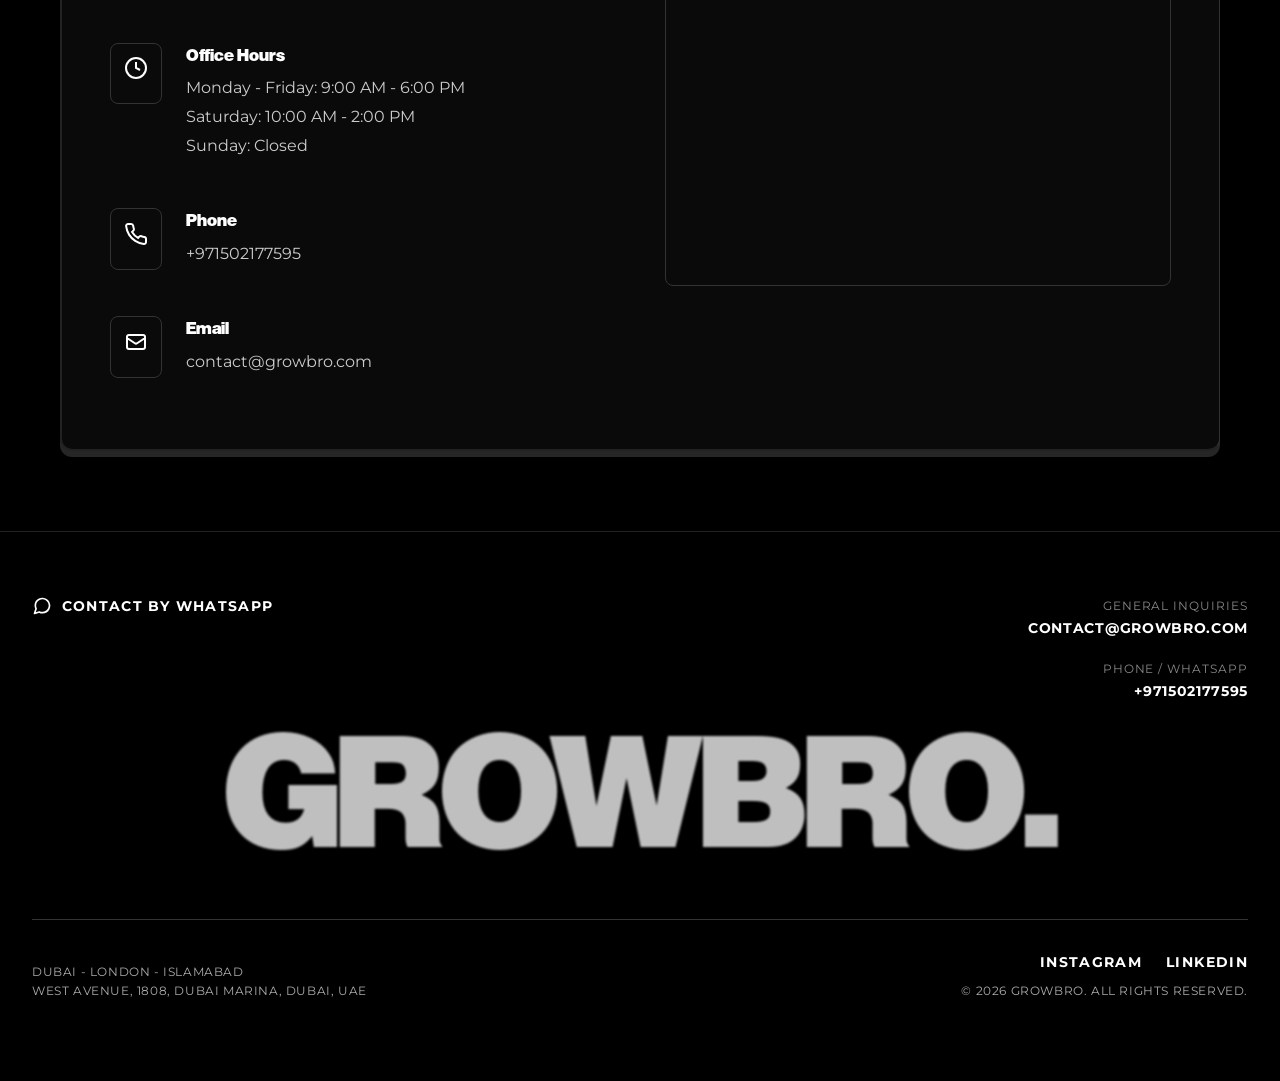
==== commit 391c2988: "chore: update mission statement and refine vision description in about page" ====
--- a/about.html
+++ b/about.html
@@ -31,8 +31,8 @@
                         <circle cx="12" cy="12" r="2"></circle>
                     </svg>
                     <h3>Our Mission</h3>
-                    <p>To empower businesses of all sizes with cutting-edge digital solutions that enhance their online
-                        presence, engage their audience, and drive measurable results.</p>
+                    <p>To make content for some of the coolest brand all across the world with innovative ideas -
+                        empowering young authentic creators and small businesses alike</p>
                 </div>
                 <div class="mission-card">
                     <svg width="40" height="40" viewBox="0 0 24 24" fill="none" stroke="currentColor" stroke-width="2"
@@ -42,7 +42,7 @@
                     </svg>
                     <h3>Our Vision</h3>
                     <p>To be the leading digital agency known for innovation, quality, and client success, transforming
-                        how businesses connect with their audiences in the digital world.</p>
+                        how businesses connect with their audiences in the digital world and authe user experience.</p>
                 </div>
             </div>
 
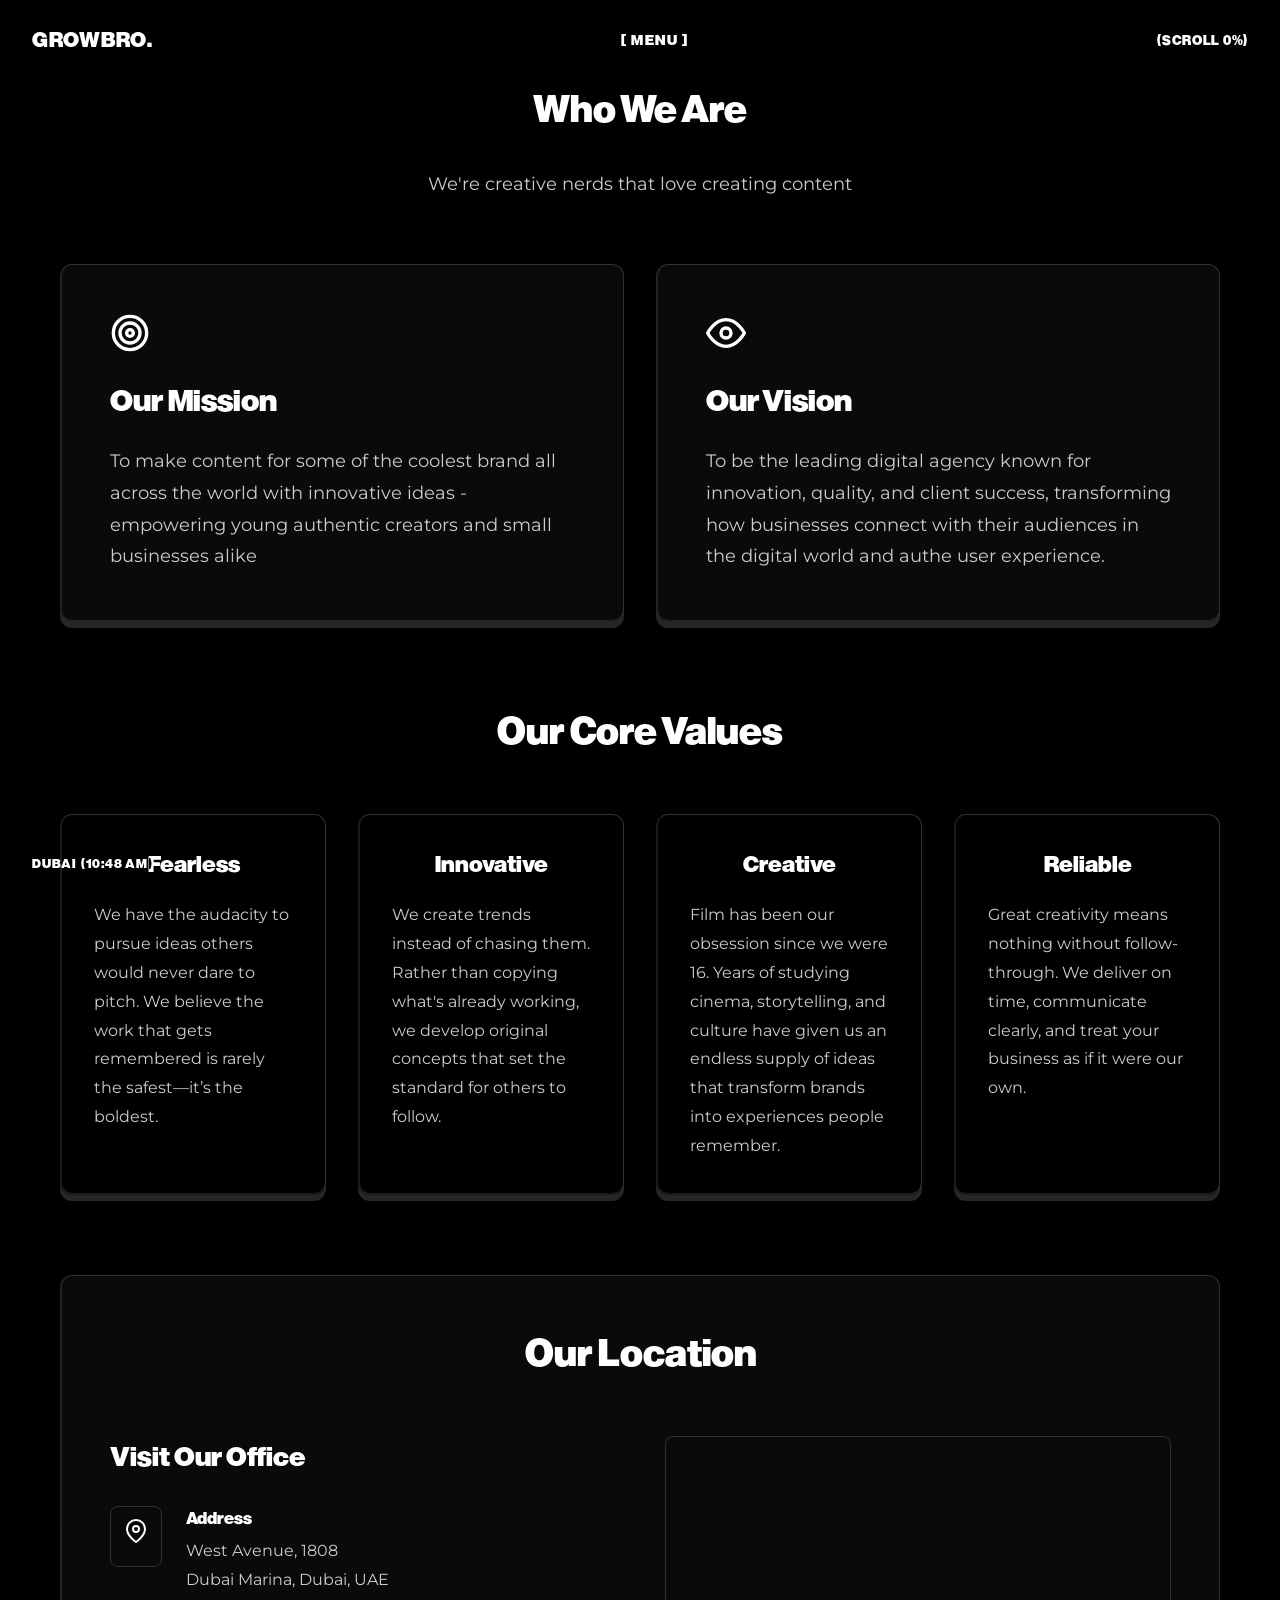
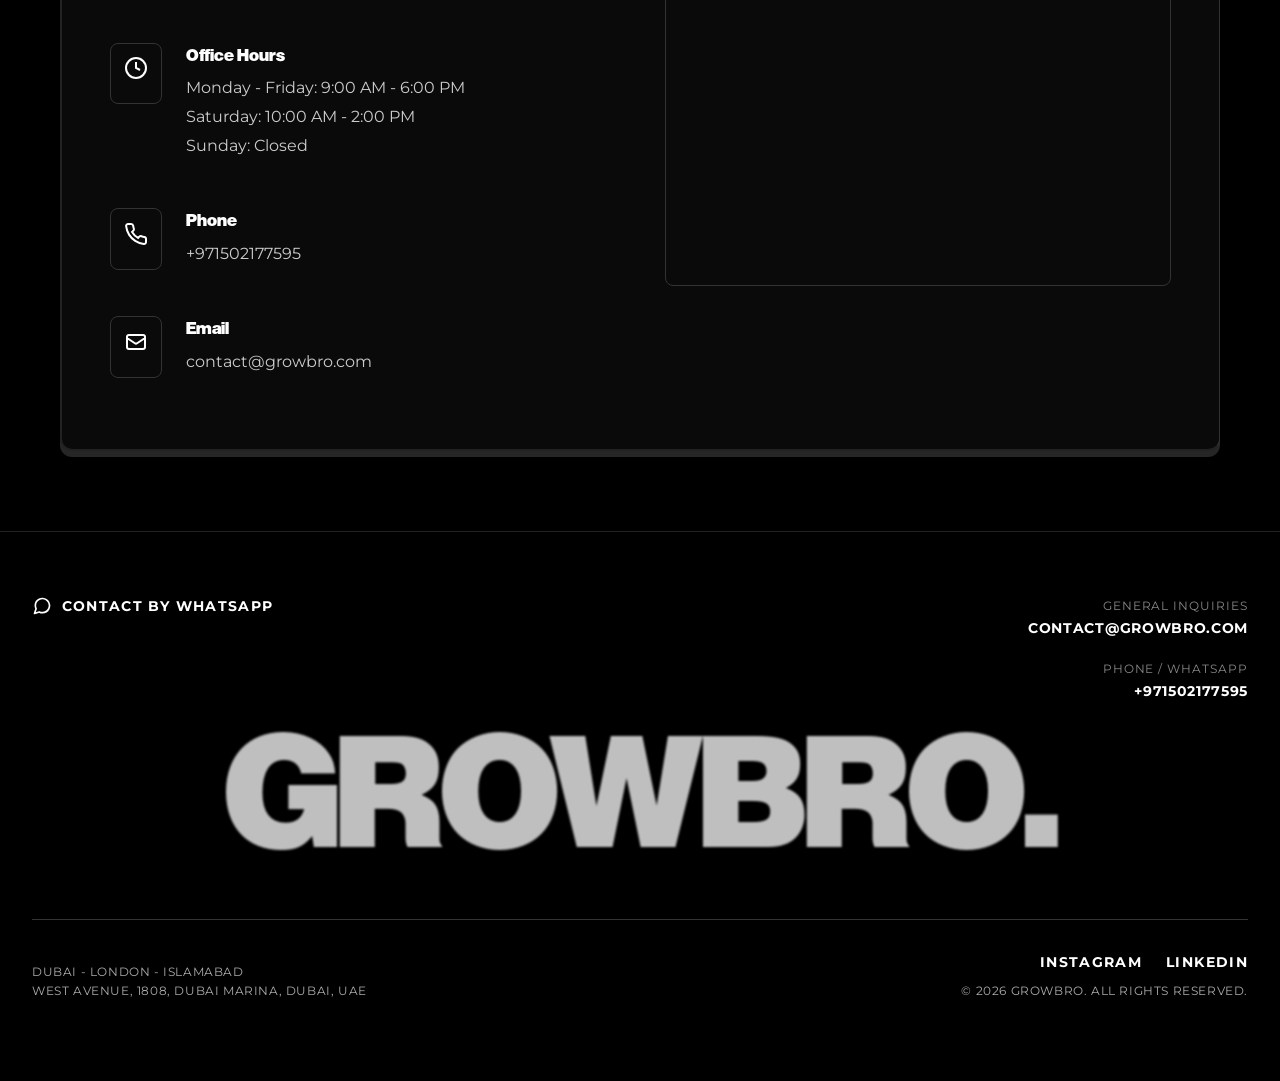
==== commit 3c713178: "feat: update about page introduction text" ====
--- a/about.html
+++ b/about.html
@@ -19,7 +19,7 @@
         <div class="container">
             <div class="about-intro">
                 <h2>Who We Are</h2>
-                <p>We love creating content</p>
+                <p>We're creative nerds that love creating content</p>
             </div>
 
             <div class="mission-vision">
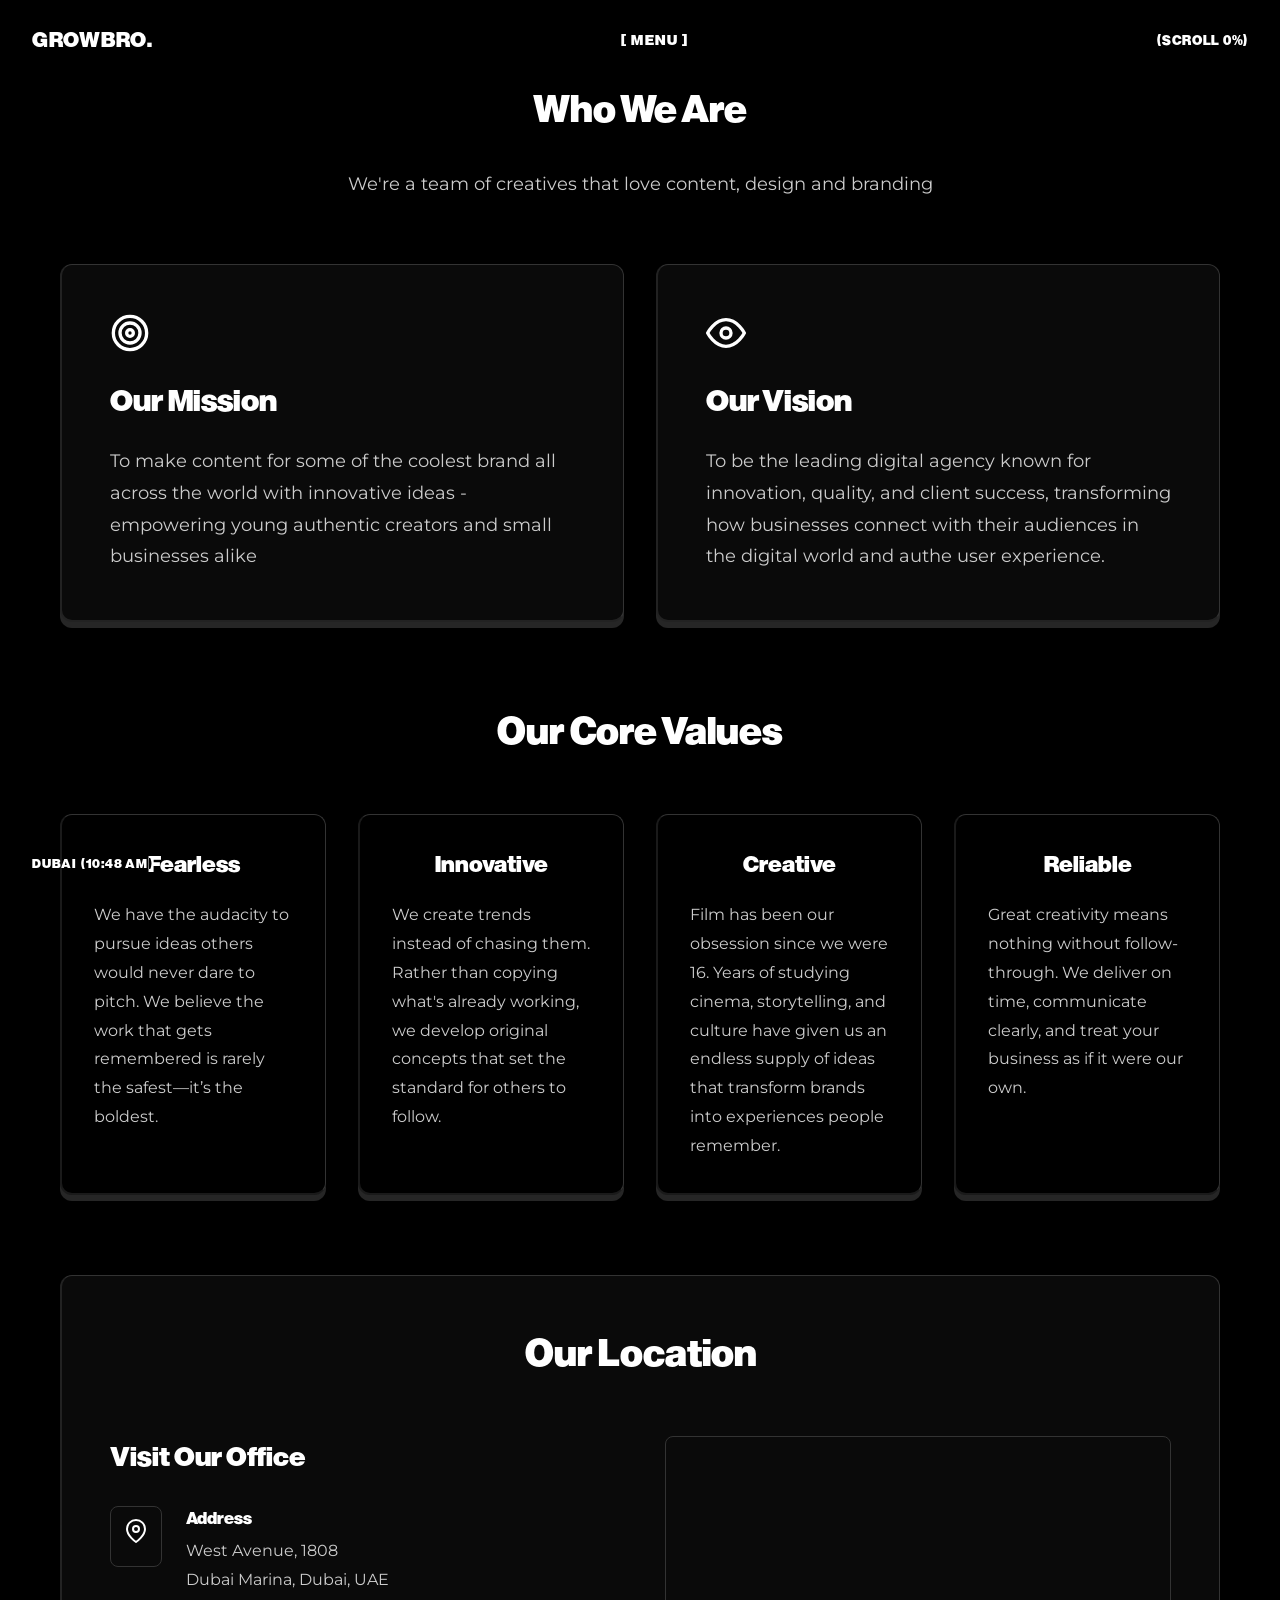
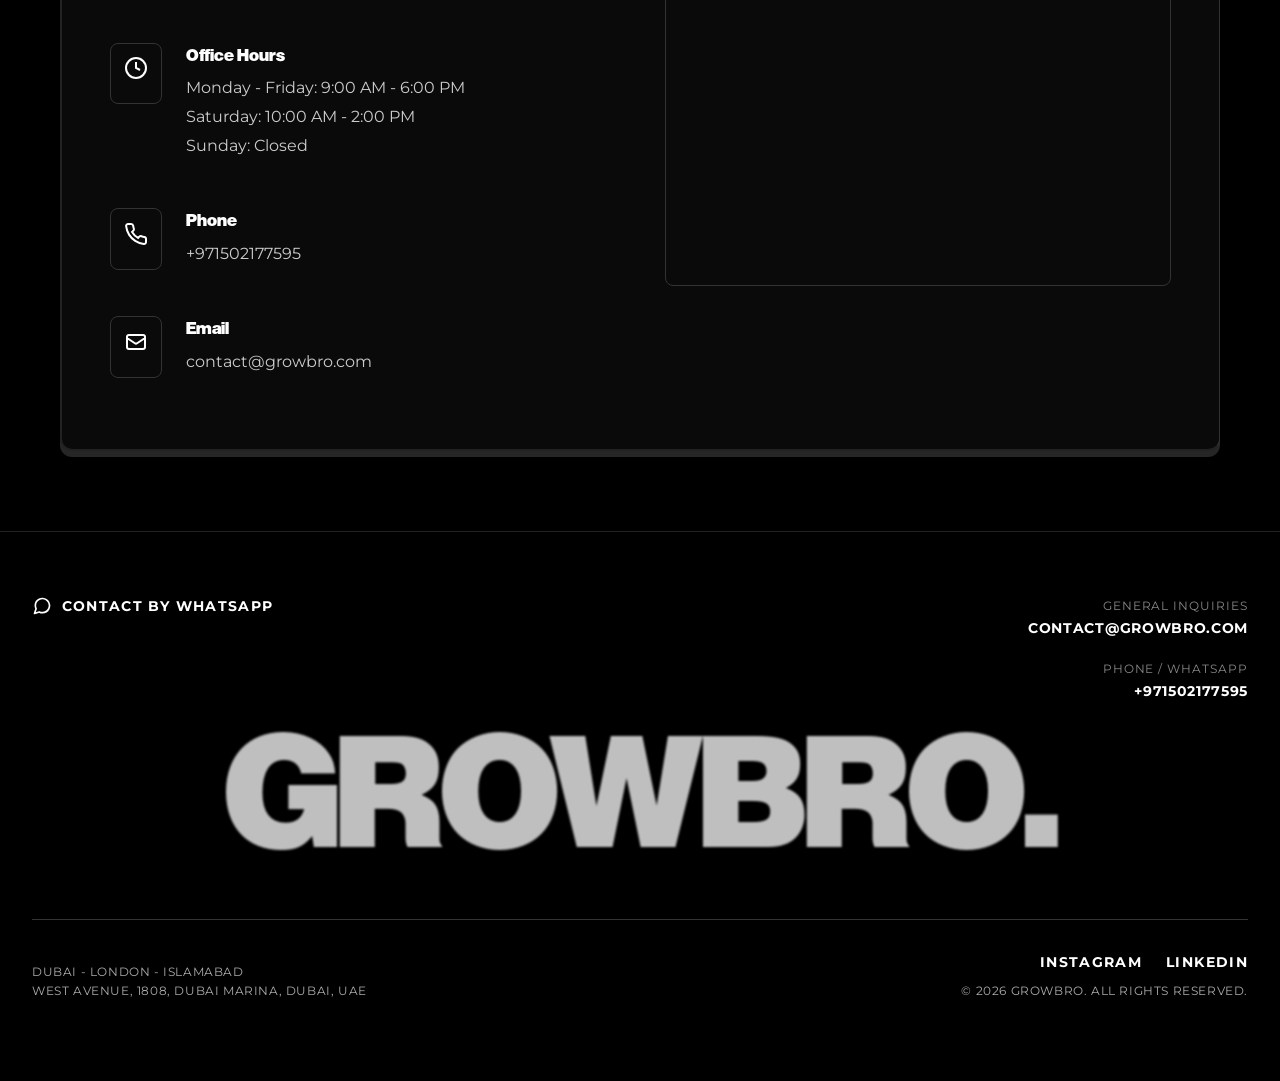
==== commit 58137a61: "docs: update company description in about page" ====
--- a/about.html
+++ b/about.html
@@ -19,7 +19,7 @@
         <div class="container">
             <div class="about-intro">
                 <h2>Who We Are</h2>
-                <p>We're creative nerds that love creating content</p>
+                <p>We're a team of creatives that love content, design and branding</p>
             </div>
 
             <div class="mission-vision">
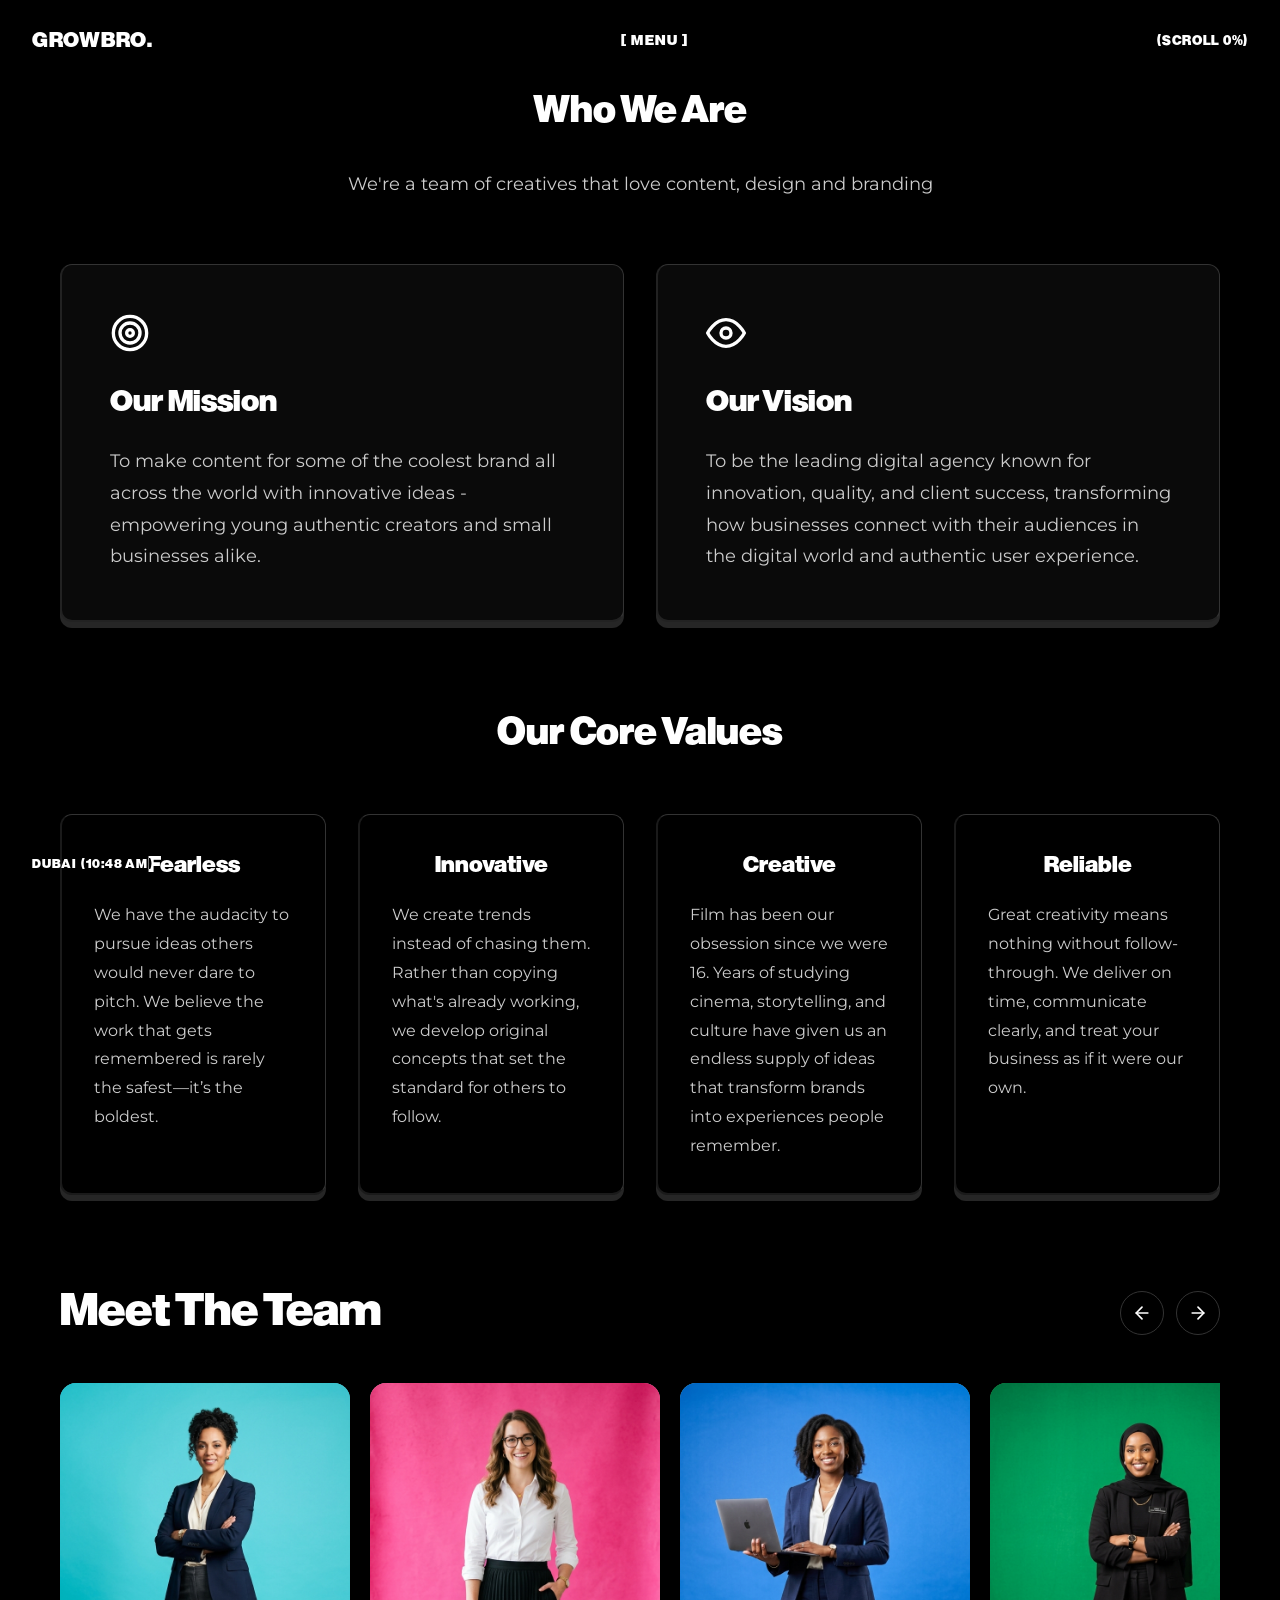
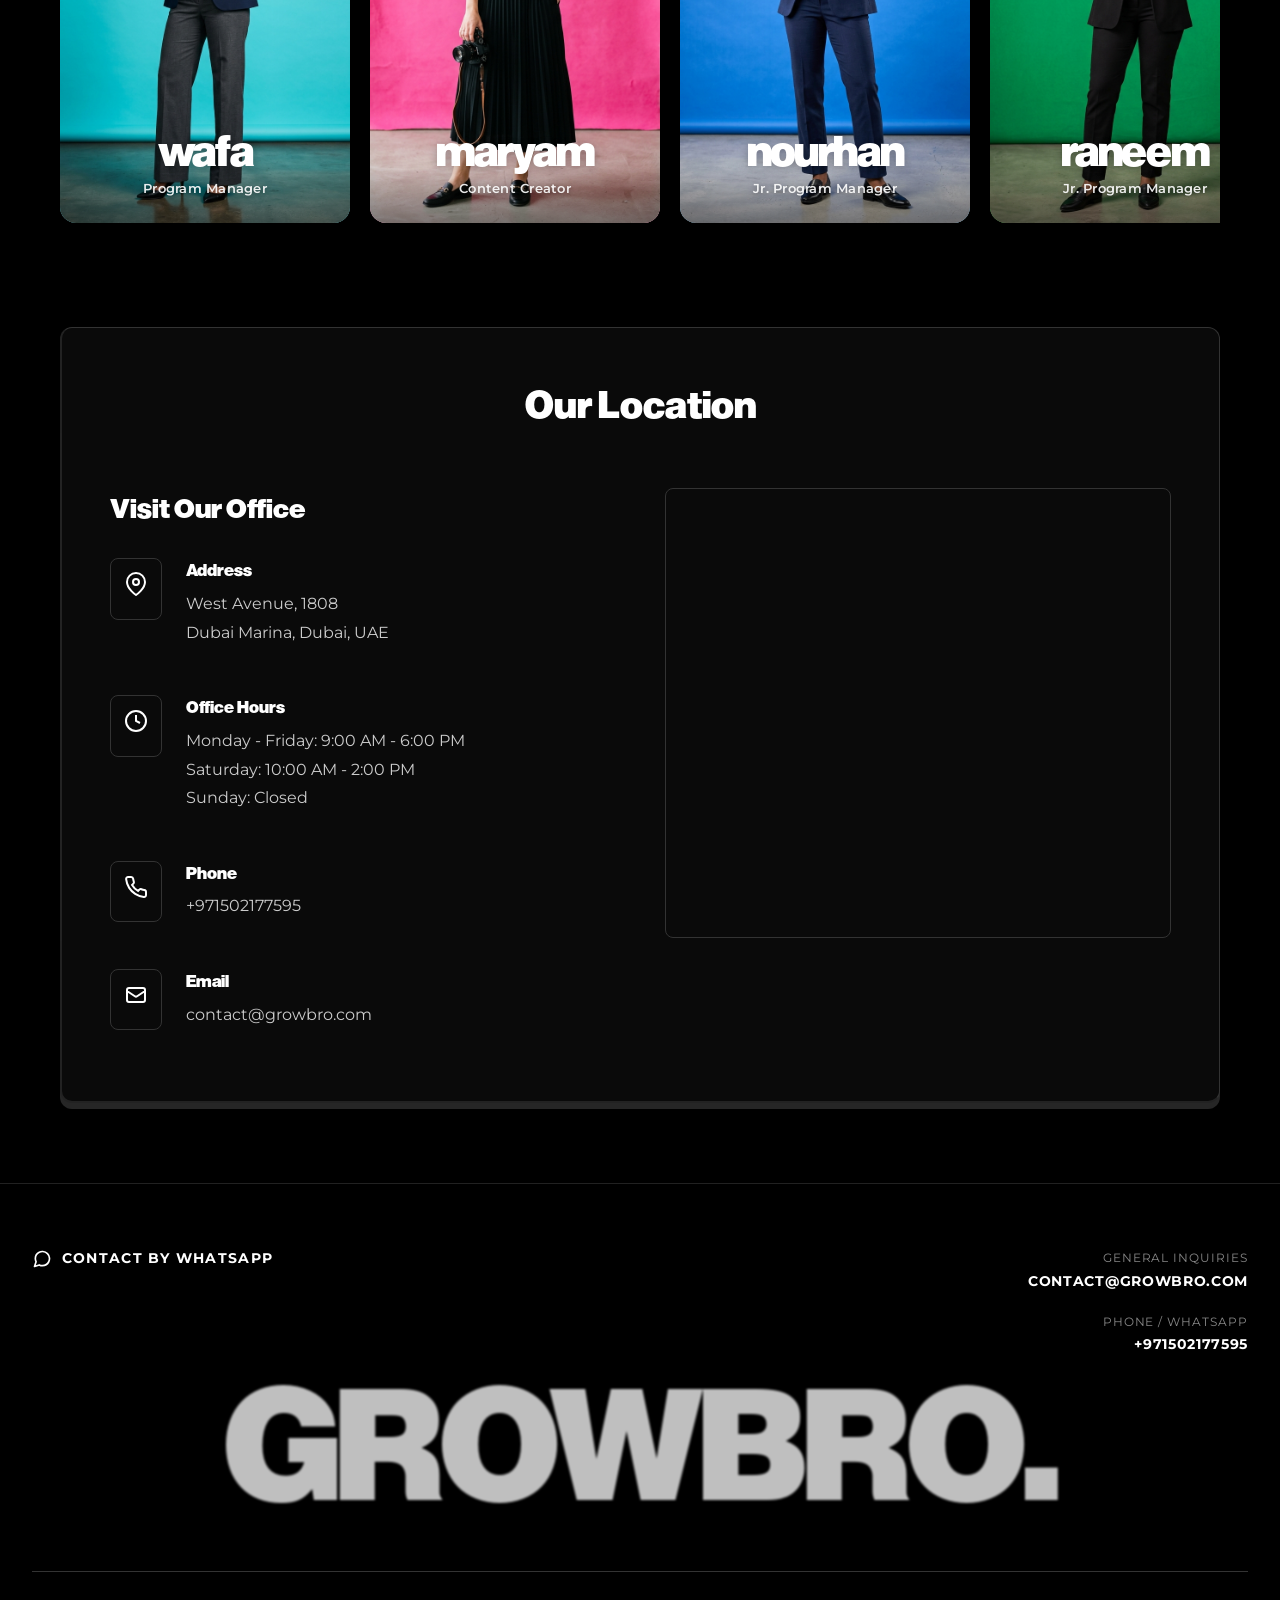
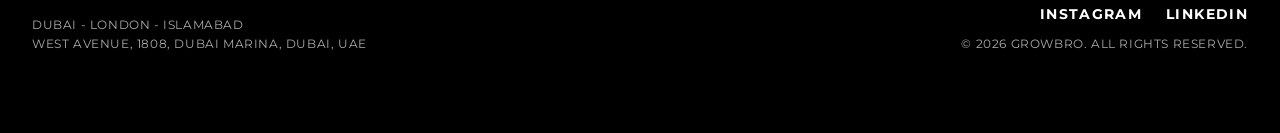
==== commit 8a58764f: "feat: add interactive draggable team member slider to about page" ====
--- a/about.html
+++ b/about.html
@@ -32,7 +32,7 @@
                     </svg>
                     <h3>Our Mission</h3>
                     <p>To make content for some of the coolest brand all across the world with innovative ideas -
-                        empowering young authentic creators and small businesses alike</p>
+                        empowering young authentic creators and small businesses alike.</p>
                 </div>
                 <div class="mission-card">
                     <svg width="40" height="40" viewBox="0 0 24 24" fill="none" stroke="currentColor" stroke-width="2"
@@ -42,7 +42,8 @@
                     </svg>
                     <h3>Our Vision</h3>
                     <p>To be the leading digital agency known for innovation, quality, and client success, transforming
-                        how businesses connect with their audiences in the digital world and authe user experience.</p>
+                        how businesses connect with their audiences in the digital world and authentic user experience.
+                    </p>
                 </div>
             </div>
 
@@ -72,6 +73,79 @@
                         <h4>Reliable</h4>
                         <p>Great creativity means nothing without follow-through. We deliver on time, communicate
                             clearly, and treat your business as if it were our own.</p>
+                    </div>
+                </div>
+            </div>
+
+            <!-- Team Section -->
+            <div class="team-section">
+                <div class="team-header">
+                    <h2>Meet The Team</h2>
+                    <div class="team-nav-arrows">
+                        <button id="teamPrevBtn" class="team-arrow" aria-label="Previous team members">
+                            <svg width="20" height="20" viewBox="0 0 24 24" fill="none" stroke="currentColor" stroke-width="2" stroke-linecap="round" stroke-linejoin="round">
+                                <line x1="19" y1="12" x2="5" y2="12"></line>
+                                <polyline points="12 19 5 12 12 5"></polyline>
+                            </svg>
+                        </button>
+                        <button id="teamNextBtn" class="team-arrow" aria-label="Next team members">
+                            <svg width="20" height="20" viewBox="0 0 24 24" fill="none" stroke="currentColor" stroke-width="2" stroke-linecap="round" stroke-linejoin="round">
+                                <line x1="5" y1="12" x2="19" y2="12"></line>
+                                <polyline points="12 5 19 12 12 19"></polyline>
+                            </svg>
+                        </button>
+                    </div>
+                </div>
+
+                <!-- Draggable Slider Track -->
+                <div class="team-slider-container" id="teamSlider">
+                    <div class="team-track">
+                        
+                        <!-- Card 1 -->
+                        <div class="team-card bg-cyan">
+                            <img src="images/team-1.png" alt="Wafa - Program Manager" class="team-card__img" loading="lazy">
+                            <div class="team-card__overlay">
+                                <h3 class="team-card__name">wafa</h3>
+                                <p class="team-card__role">Program Manager</p>
+                            </div>
+                        </div>
+
+                        <!-- Card 2 -->
+                        <div class="team-card bg-pink">
+                            <img src="images/team-2.png" alt="Maryam - Content Creator" class="team-card__img" loading="lazy">
+                            <div class="team-card__overlay">
+                                <h3 class="team-card__name">maryam</h3>
+                                <p class="team-card__role">Content Creator</p>
+                            </div>
+                        </div>
+
+                        <!-- Card 3 -->
+                        <div class="team-card bg-blue">
+                            <img src="images/team-3.png" alt="Nourhan - Jr. Program Manager" class="team-card__img" loading="lazy">
+                            <div class="team-card__overlay">
+                                <h3 class="team-card__name">nourhan</h3>
+                                <p class="team-card__role">Jr. Program Manager</p>
+                            </div>
+                        </div>
+
+                        <!-- Card 4 -->
+                        <div class="team-card bg-green">
+                            <img src="images/team-4.png" alt="Raneem - Jr. Program Manager" class="team-card__img" loading="lazy">
+                            <div class="team-card__overlay">
+                                <h3 class="team-card__name">raneem</h3>
+                                <p class="team-card__role">Jr. Program Manager</p>
+                            </div>
+                        </div>
+
+                        <!-- Card 5 -->
+                        <div class="team-card bg-rose">
+                            <img src="images/team-5.png" alt="Sharanya - Content Creator - VDOR" class="team-card__img" loading="lazy">
+                            <div class="team-card__overlay">
+                                <h3 class="team-card__name">sharanya</h3>
+                                <p class="team-card__role">Content Creator - VDOR</p>
+                            </div>
+                        </div>
+
                     </div>
                 </div>
             </div>
--- a/styles.css
+++ b/styles.css
@@ -1865,4 +1865,176 @@
   .footer-watermark {
     font-size: clamp(2.2rem, 13vw, 5rem);
   }
+}
+
+/* =========================================
+   TEAM SLIDER SECTION
+========================================= */
+.team-section {
+    margin-bottom: 5rem;
+    width: 100%;
+    overflow: hidden; /* Prevents page horizontal scroll */
+}
+
+.team-header {
+    display: flex;
+    justify-content: space-between;
+    align-items: center;
+    margin-bottom: 2rem;
+}
+
+.team-header h2 {
+    font-family: "Europa Grotesk Bold", "Segoe UI", sans-serif;
+    font-size: clamp(2rem, 4vw, 3rem);
+    font-weight: 700;
+    margin: 0;
+    color: hsl(0, 0%, 100%);
+}
+
+.team-nav-arrows {
+    display: flex;
+    gap: 0.75rem;
+}
+
+.team-arrow {
+    width: 44px;
+    height: 44px;
+    border-radius: 50%;
+    border: 1px solid hsl(0, 0%, 20%);
+    background-color: transparent;
+    color: hsl(0, 0%, 100%);
+    display: inline-flex;
+    align-items: center;
+    justify-content: center;
+    cursor: pointer;
+    transition: all 0.2s ease;
+}
+
+.team-arrow:hover {
+    background-color: hsl(0, 0%, 100%);
+    color: hsl(0, 0%, 0%);
+    border-color: hsl(0, 0%, 100%);
+    transform: scale(1.05);
+}
+
+.team-arrow:active {
+    transform: scale(0.95);
+}
+
+/* Slider Track & Container */
+.team-slider-container {
+    width: 100%;
+    overflow-x: auto;
+    scroll-behavior: smooth;
+    user-select: none;
+    cursor: grab;
+    padding-bottom: 1.5rem; /* Space for shadow/hover lift */
+    /* Hide default scrollbar */
+    scrollbar-width: none;
+    -ms-overflow-style: none;
+}
+
+.team-slider-container::-webkit-scrollbar {
+    display: none;
+}
+
+.team-slider-container.active-drag {
+    cursor: grabbing;
+    scroll-behavior: auto; /* Instant scroll during dragging */
+}
+
+.team-track {
+    display: flex;
+    gap: 1.25rem;
+    width: max-content;
+}
+
+/* Individual Team Card */
+.team-card {
+    position: relative;
+    width: 290px;
+    height: 440px;
+    border-radius: 16px;
+    overflow: hidden;
+    flex-shrink: 0;
+    display: flex;
+    flex-direction: column;
+    justify-content: flex-end;
+    transition: transform 0.3s cubic-bezier(0.16, 1, 0.3, 1), box-shadow 0.3s ease;
+    box-shadow: 0 10px 20px hsla(0, 0%, 0%, 0.3);
+}
+
+.team-card:hover {
+    transform: translateY(-6px);
+    box-shadow: 0 16px 32px hsla(0, 0%, 0%, 0.5);
+}
+
+/* Background Color Utilities matching the photo using HSL */
+.bg-cyan  { background-color: hsl(190, 52%, 58%); }
+.bg-pink  { background-color: hsl(328, 57%, 70%); }
+.bg-blue  { background-color: hsl(200, 55%, 60%); }
+.bg-green { background-color: hsl(130, 49%, 43%); }
+.bg-rose  { background-color: hsl(338, 59%, 65%); }
+
+/* Portrait Image */
+.team-card__img {
+    position: absolute;
+    top: 0;
+    left: 0;
+    width: 100%;
+    height: 100%;
+    object-fit: cover;
+    object-position: center;
+    pointer-events: none;
+    transition: transform 0.5s ease;
+}
+
+.team-card:hover .team-card__img {
+    transform: scale(1.04);
+}
+
+/* Bottom Typography Overlay */
+.team-card__overlay {
+    position: relative;
+    z-index: 2;
+    padding: 1.5rem 1.25rem;
+    background: linear-gradient(0deg, hsla(0, 0%, 0%, 0.4) 0%, hsla(0, 0%, 0%, 0) 50%);
+    pointer-events: none;
+    display: flex;
+    flex-direction: column;
+    align-items: center;
+    text-align: center;
+}
+
+.team-card__name {
+    font-family: "Europa Grotesk Bold", "Segoe UI", sans-serif;
+    font-size: 2.8rem;
+    font-weight: 900;
+    color: hsl(0, 0%, 100%);
+    line-height: 0.9;
+    letter-spacing: -0.03em;
+    margin: 0 0 0.2rem 0;
+    text-transform: lowercase; /* Forces exact style of the screenshot */
+    text-shadow: 0 2px 8px hsla(0, 0%, 0%, 0.25);
+}
+
+.team-card__role {
+    font-family: "Montserrat", sans-serif;
+    font-size: 0.8rem;
+    font-weight: 600;
+    color: hsla(0, 0%, 100%, 0.9);
+    margin: 0;
+    letter-spacing: 0.02em;
+    text-shadow: 0 1px 4px hsla(0, 0%, 0%, 0.3);
+}
+
+/* Responsive adjustments */
+@media (max-width: 768px) {
+    .team-card {
+        width: 260px;
+        height: 390px;
+    }
+    .team-card__name {
+        font-size: 2.3rem;
+    }
 }
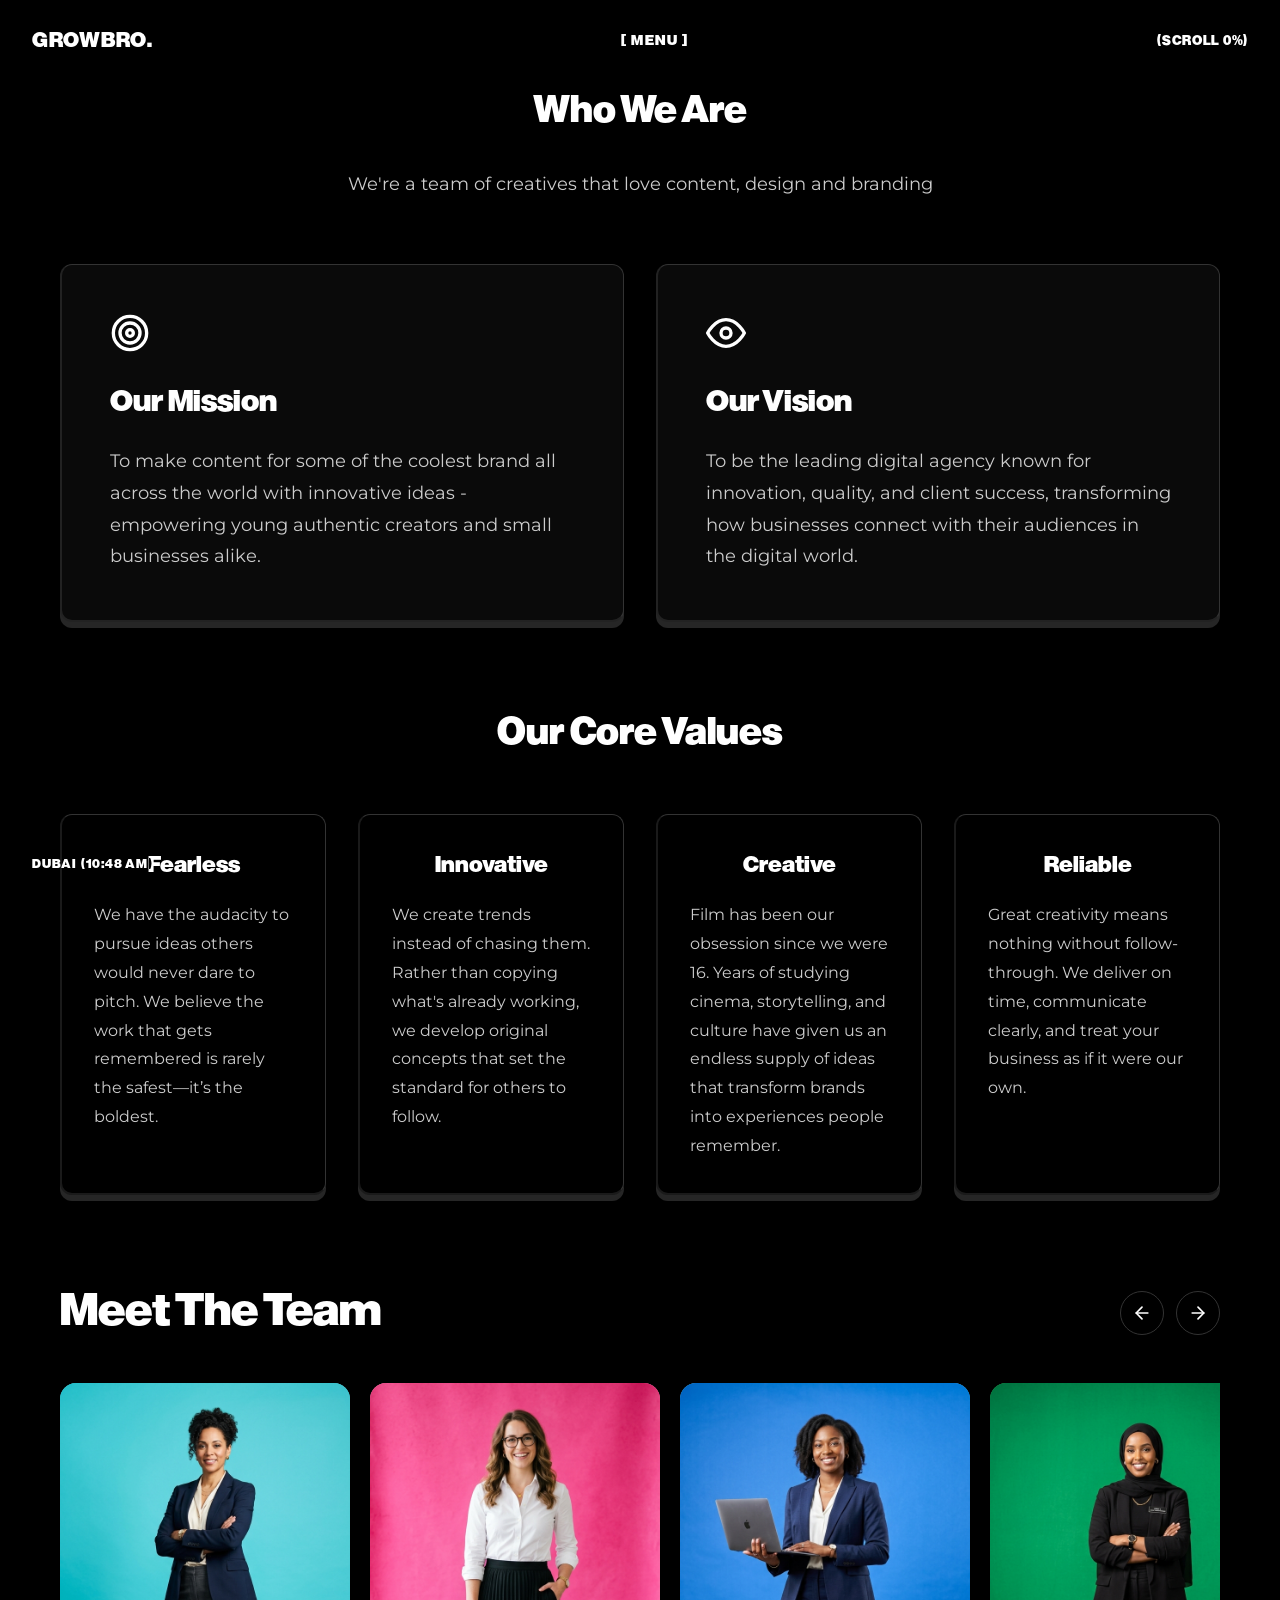
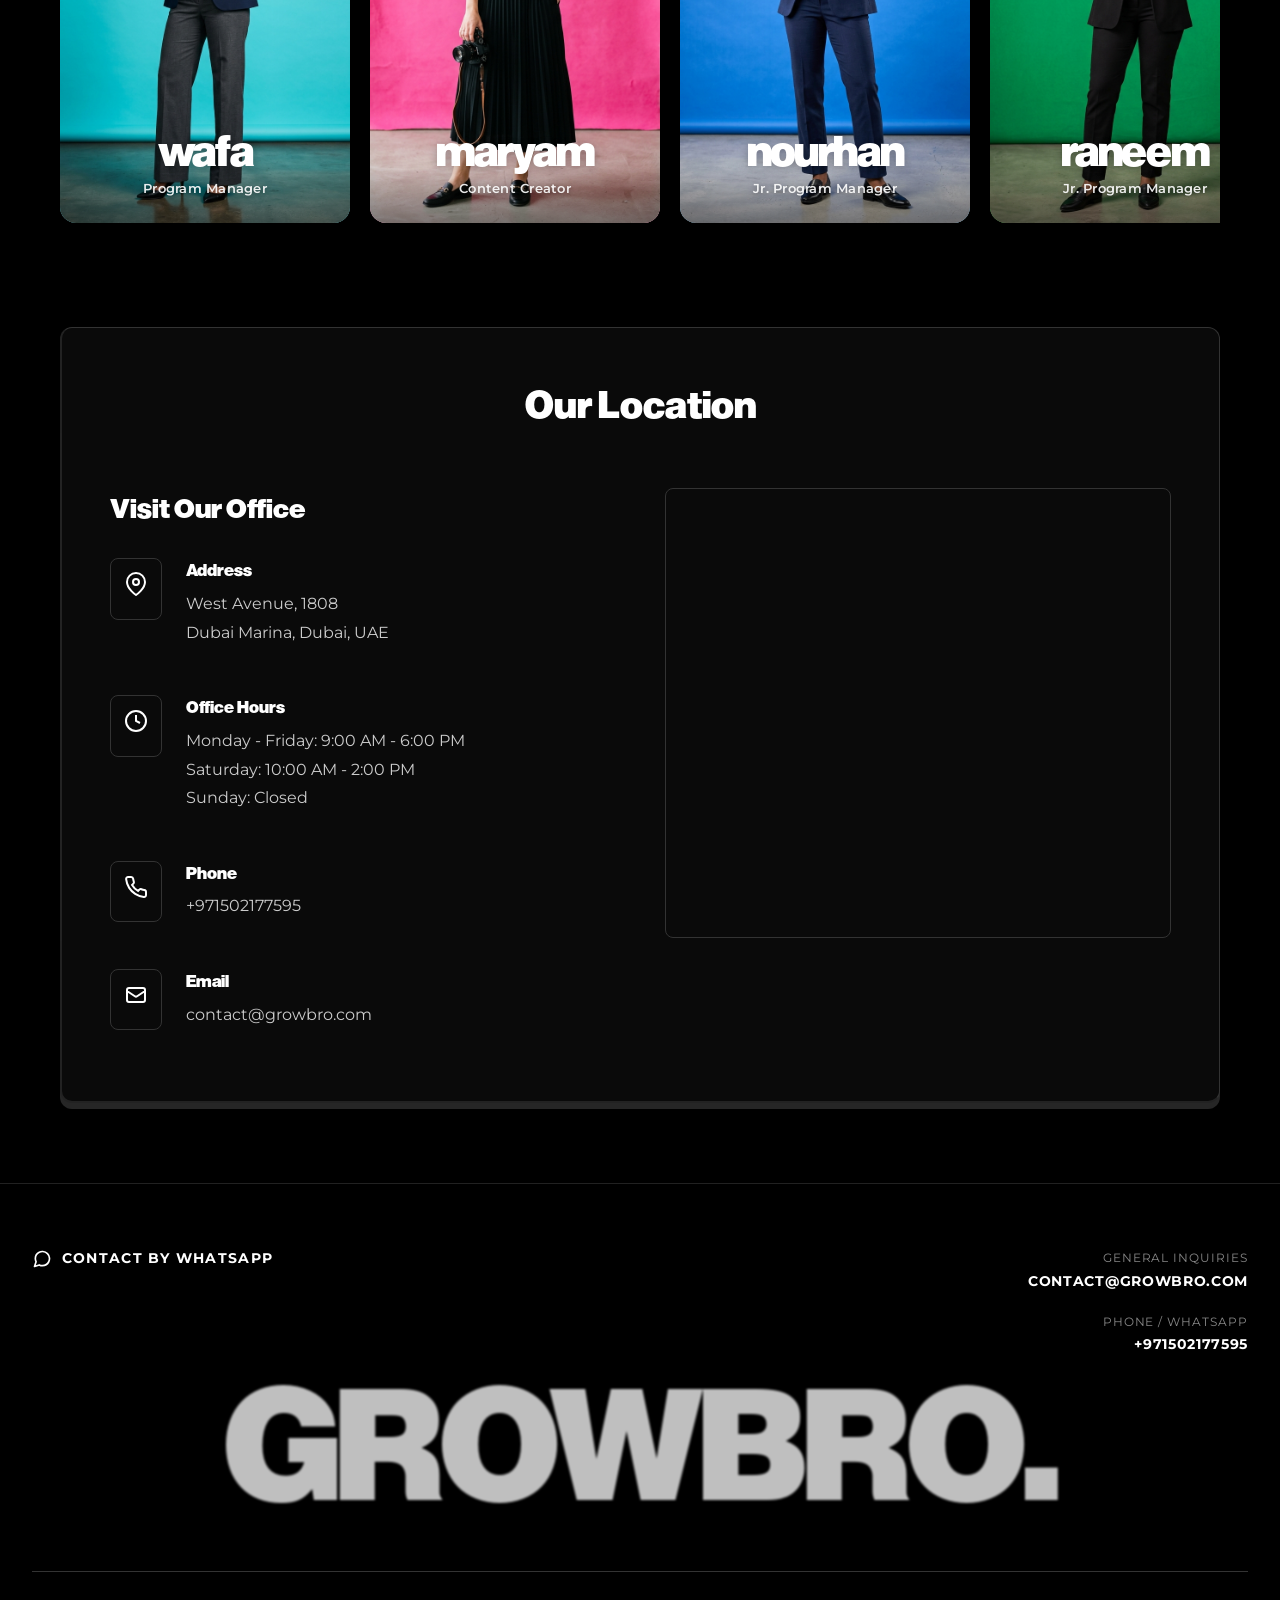
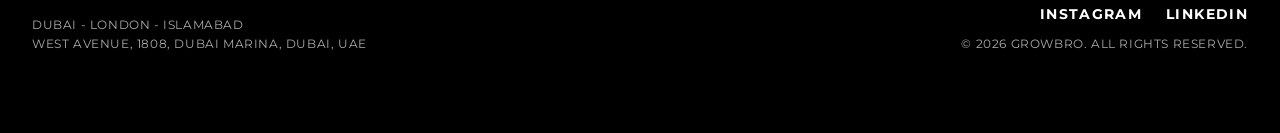
==== commit 62f6f413: "refactor(portfolio): replace Hair Club video with Maidan Padel Club video and cleanup assets" ====
--- a/about.html
+++ b/about.html
@@ -42,7 +42,7 @@
                     </svg>
                     <h3>Our Vision</h3>
                     <p>To be the leading digital agency known for innovation, quality, and client success, transforming
-                        how businesses connect with their audiences in the digital world and authentic user experience.
+                        how businesses connect with their audiences in the digital world.
                     </p>
                 </div>
             </div>
@@ -83,13 +83,15 @@
                     <h2>Meet The Team</h2>
                     <div class="team-nav-arrows">
                         <button id="teamPrevBtn" class="team-arrow" aria-label="Previous team members">
-                            <svg width="20" height="20" viewBox="0 0 24 24" fill="none" stroke="currentColor" stroke-width="2" stroke-linecap="round" stroke-linejoin="round">
+                            <svg width="20" height="20" viewBox="0 0 24 24" fill="none" stroke="currentColor"
+                                stroke-width="2" stroke-linecap="round" stroke-linejoin="round">
                                 <line x1="19" y1="12" x2="5" y2="12"></line>
                                 <polyline points="12 19 5 12 12 5"></polyline>
                             </svg>
                         </button>
                         <button id="teamNextBtn" class="team-arrow" aria-label="Next team members">
-                            <svg width="20" height="20" viewBox="0 0 24 24" fill="none" stroke="currentColor" stroke-width="2" stroke-linecap="round" stroke-linejoin="round">
+                            <svg width="20" height="20" viewBox="0 0 24 24" fill="none" stroke="currentColor"
+                                stroke-width="2" stroke-linecap="round" stroke-linejoin="round">
                                 <line x1="5" y1="12" x2="19" y2="12"></line>
                                 <polyline points="12 5 19 12 12 19"></polyline>
                             </svg>
@@ -100,10 +102,11 @@
                 <!-- Draggable Slider Track -->
                 <div class="team-slider-container" id="teamSlider">
                     <div class="team-track">
-                        
+
                         <!-- Card 1 -->
                         <div class="team-card bg-cyan">
-                            <img src="images/team-1.png" alt="Wafa - Program Manager" class="team-card__img" loading="lazy">
+                            <img src="images/team-1.png" alt="Wafa - Program Manager" class="team-card__img"
+                                loading="lazy">
                             <div class="team-card__overlay">
                                 <h3 class="team-card__name">wafa</h3>
                                 <p class="team-card__role">Program Manager</p>
@@ -112,7 +115,8 @@
 
                         <!-- Card 2 -->
                         <div class="team-card bg-pink">
-                            <img src="images/team-2.png" alt="Maryam - Content Creator" class="team-card__img" loading="lazy">
+                            <img src="images/team-2.png" alt="Maryam - Content Creator" class="team-card__img"
+                                loading="lazy">
                             <div class="team-card__overlay">
                                 <h3 class="team-card__name">maryam</h3>
                                 <p class="team-card__role">Content Creator</p>
@@ -121,7 +125,8 @@
 
                         <!-- Card 3 -->
                         <div class="team-card bg-blue">
-                            <img src="images/team-3.png" alt="Nourhan - Jr. Program Manager" class="team-card__img" loading="lazy">
+                            <img src="images/team-3.png" alt="Nourhan - Jr. Program Manager" class="team-card__img"
+                                loading="lazy">
                             <div class="team-card__overlay">
                                 <h3 class="team-card__name">nourhan</h3>
                                 <p class="team-card__role">Jr. Program Manager</p>
@@ -130,7 +135,8 @@
 
                         <!-- Card 4 -->
                         <div class="team-card bg-green">
-                            <img src="images/team-4.png" alt="Raneem - Jr. Program Manager" class="team-card__img" loading="lazy">
+                            <img src="images/team-4.png" alt="Raneem - Jr. Program Manager" class="team-card__img"
+                                loading="lazy">
                             <div class="team-card__overlay">
                                 <h3 class="team-card__name">raneem</h3>
                                 <p class="team-card__role">Jr. Program Manager</p>
@@ -139,7 +145,8 @@
 
                         <!-- Card 5 -->
                         <div class="team-card bg-rose">
-                            <img src="images/team-5.png" alt="Sharanya - Content Creator - VDOR" class="team-card__img" loading="lazy">
+                            <img src="images/team-5.png" alt="Sharanya - Content Creator - VDOR" class="team-card__img"
+                                loading="lazy">
                             <div class="team-card__overlay">
                                 <h3 class="team-card__name">sharanya</h3>
                                 <p class="team-card__role">Content Creator - VDOR</p>
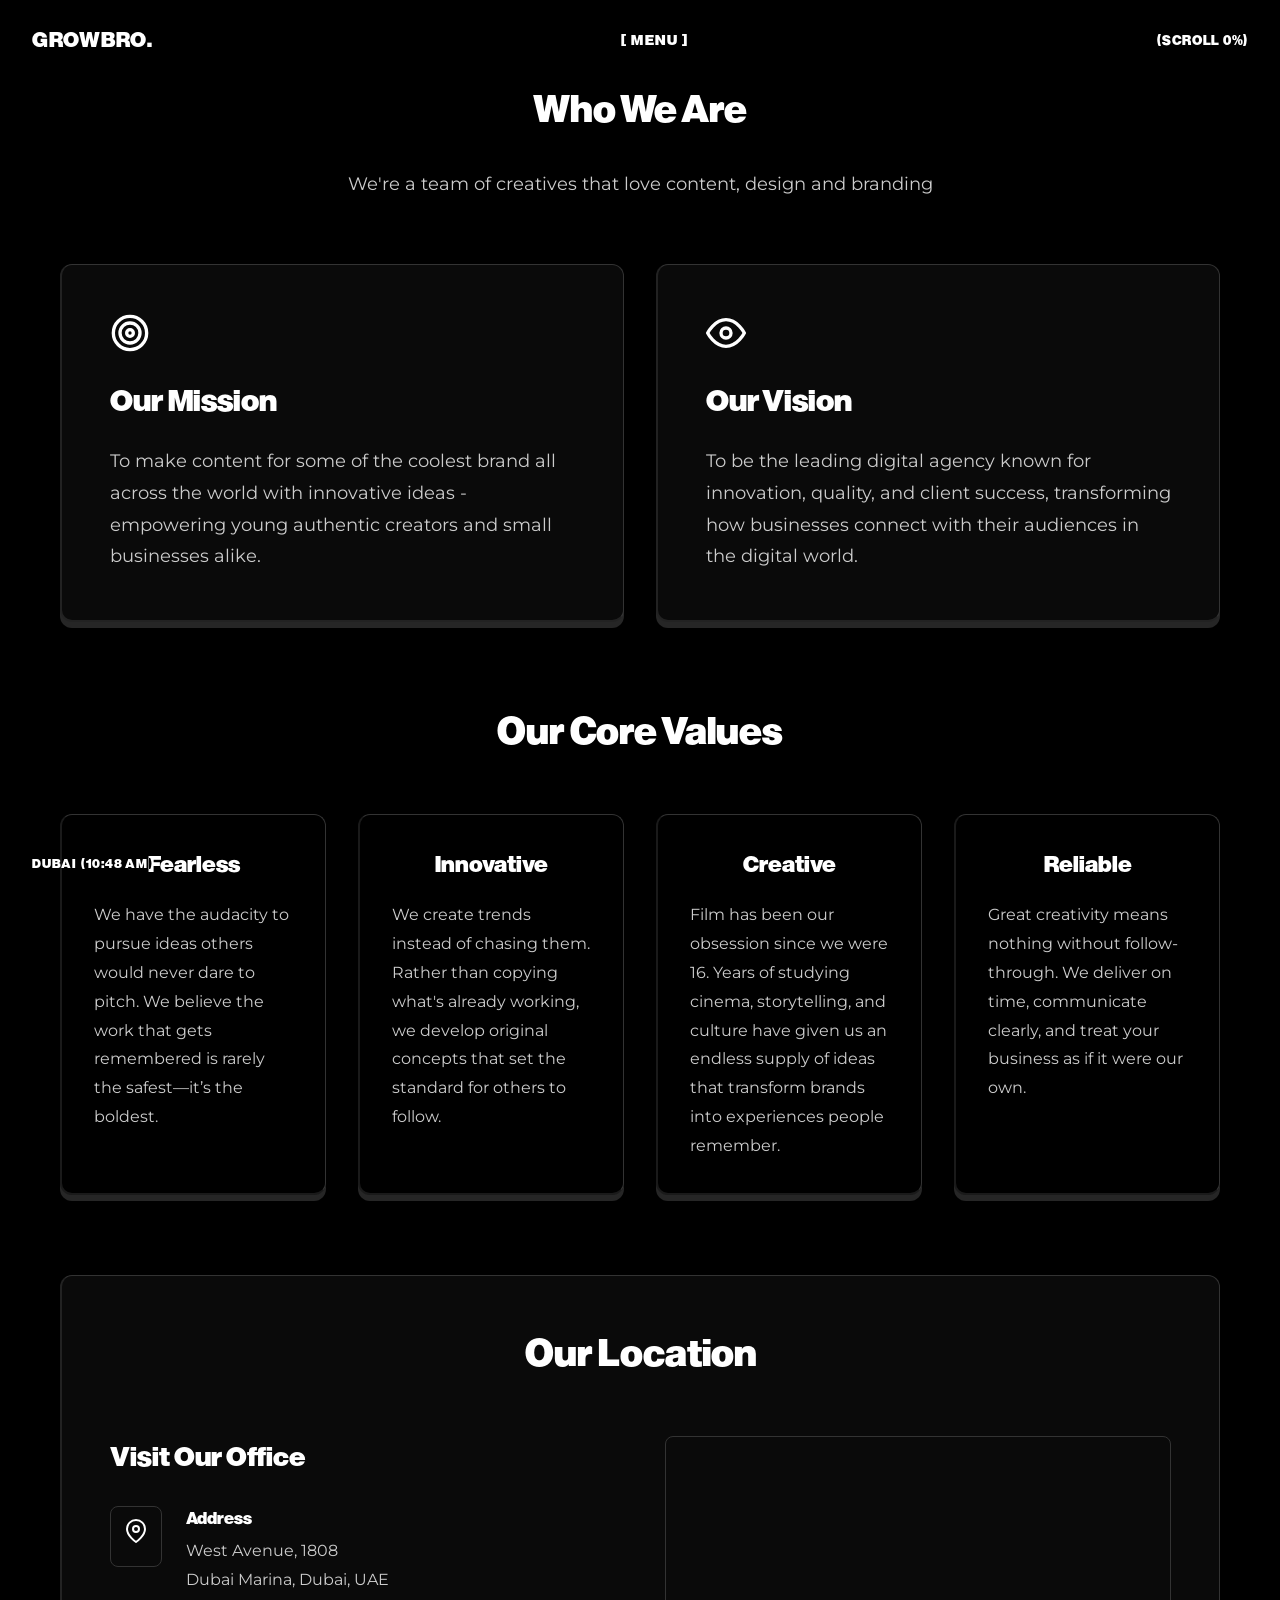
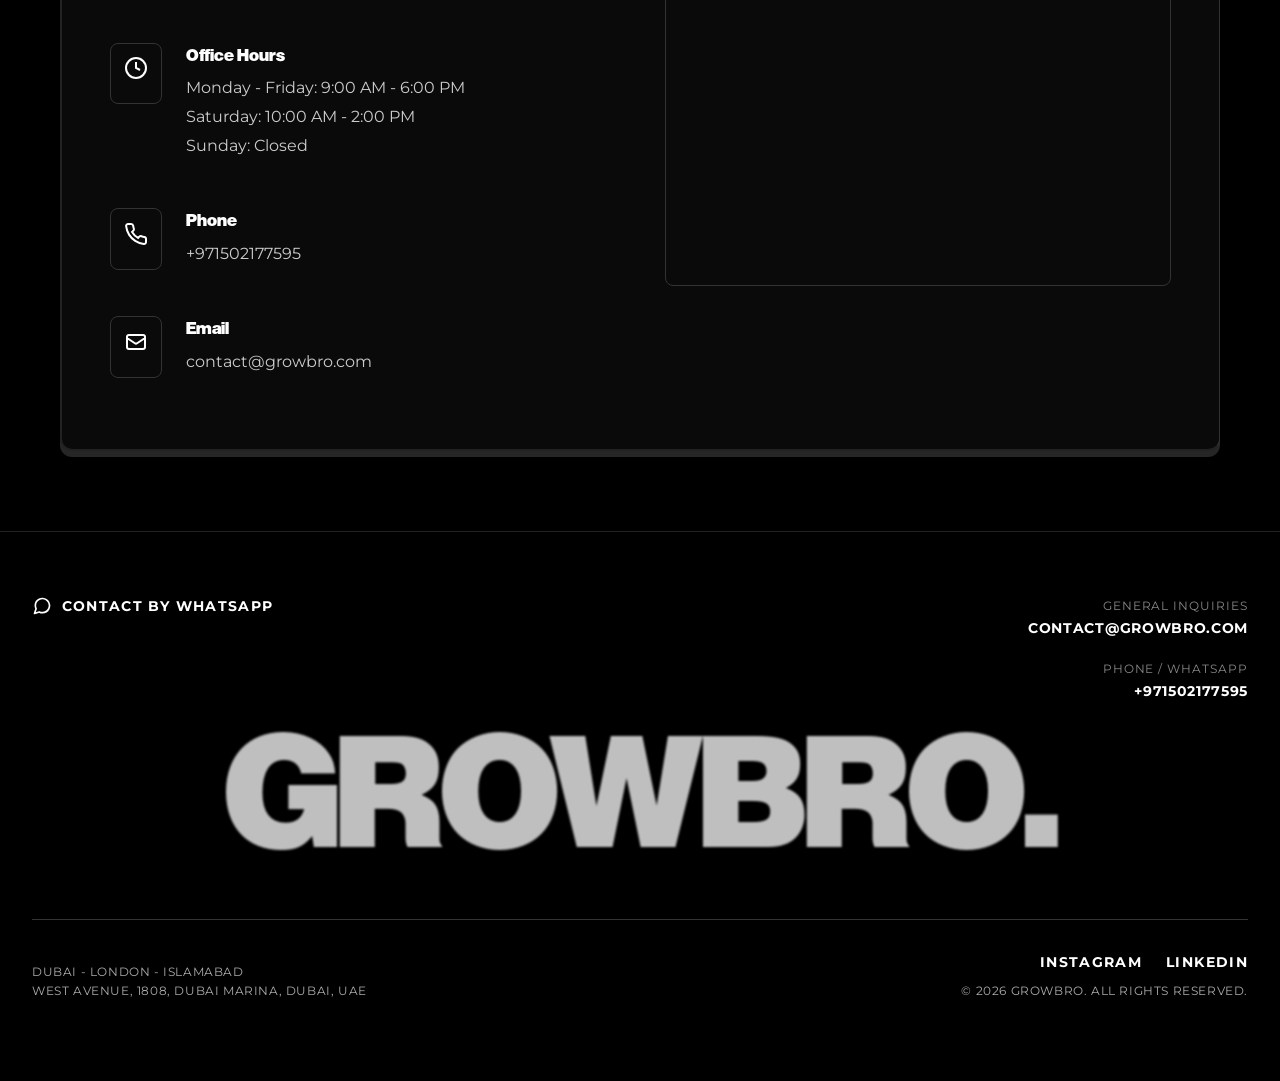
==== commit 1c1d0f5e: "refactor(about): remove meet the team section" ====
--- a/about.html
+++ b/about.html
@@ -77,85 +77,6 @@
                 </div>
             </div>
 
-            <!-- Team Section -->
-            <div class="team-section">
-                <div class="team-header">
-                    <h2>Meet The Team</h2>
-                    <div class="team-nav-arrows">
-                        <button id="teamPrevBtn" class="team-arrow" aria-label="Previous team members">
-                            <svg width="20" height="20" viewBox="0 0 24 24" fill="none" stroke="currentColor"
-                                stroke-width="2" stroke-linecap="round" stroke-linejoin="round">
-                                <line x1="19" y1="12" x2="5" y2="12"></line>
-                                <polyline points="12 19 5 12 12 5"></polyline>
-                            </svg>
-                        </button>
-                        <button id="teamNextBtn" class="team-arrow" aria-label="Next team members">
-                            <svg width="20" height="20" viewBox="0 0 24 24" fill="none" stroke="currentColor"
-                                stroke-width="2" stroke-linecap="round" stroke-linejoin="round">
-                                <line x1="5" y1="12" x2="19" y2="12"></line>
-                                <polyline points="12 5 19 12 12 19"></polyline>
-                            </svg>
-                        </button>
-                    </div>
-                </div>
-
-                <!-- Draggable Slider Track -->
-                <div class="team-slider-container" id="teamSlider">
-                    <div class="team-track">
-
-                        <!-- Card 1 -->
-                        <div class="team-card bg-cyan">
-                            <img src="images/team-1.png" alt="Wafa - Program Manager" class="team-card__img"
-                                loading="lazy">
-                            <div class="team-card__overlay">
-                                <h3 class="team-card__name">wafa</h3>
-                                <p class="team-card__role">Program Manager</p>
-                            </div>
-                        </div>
-
-                        <!-- Card 2 -->
-                        <div class="team-card bg-pink">
-                            <img src="images/team-2.png" alt="Maryam - Content Creator" class="team-card__img"
-                                loading="lazy">
-                            <div class="team-card__overlay">
-                                <h3 class="team-card__name">maryam</h3>
-                                <p class="team-card__role">Content Creator</p>
-                            </div>
-                        </div>
-
-                        <!-- Card 3 -->
-                        <div class="team-card bg-blue">
-                            <img src="images/team-3.png" alt="Nourhan - Jr. Program Manager" class="team-card__img"
-                                loading="lazy">
-                            <div class="team-card__overlay">
-                                <h3 class="team-card__name">nourhan</h3>
-                                <p class="team-card__role">Jr. Program Manager</p>
-                            </div>
-                        </div>
-
-                        <!-- Card 4 -->
-                        <div class="team-card bg-green">
-                            <img src="images/team-4.png" alt="Raneem - Jr. Program Manager" class="team-card__img"
-                                loading="lazy">
-                            <div class="team-card__overlay">
-                                <h3 class="team-card__name">raneem</h3>
-                                <p class="team-card__role">Jr. Program Manager</p>
-                            </div>
-                        </div>
-
-                        <!-- Card 5 -->
-                        <div class="team-card bg-rose">
-                            <img src="images/team-5.png" alt="Sharanya - Content Creator - VDOR" class="team-card__img"
-                                loading="lazy">
-                            <div class="team-card__overlay">
-                                <h3 class="team-card__name">sharanya</h3>
-                                <p class="team-card__role">Content Creator - VDOR</p>
-                            </div>
-                        </div>
-
-                    </div>
-                </div>
-            </div>
 
             <div class="location-section">
                 <h2>Our Location</h2>
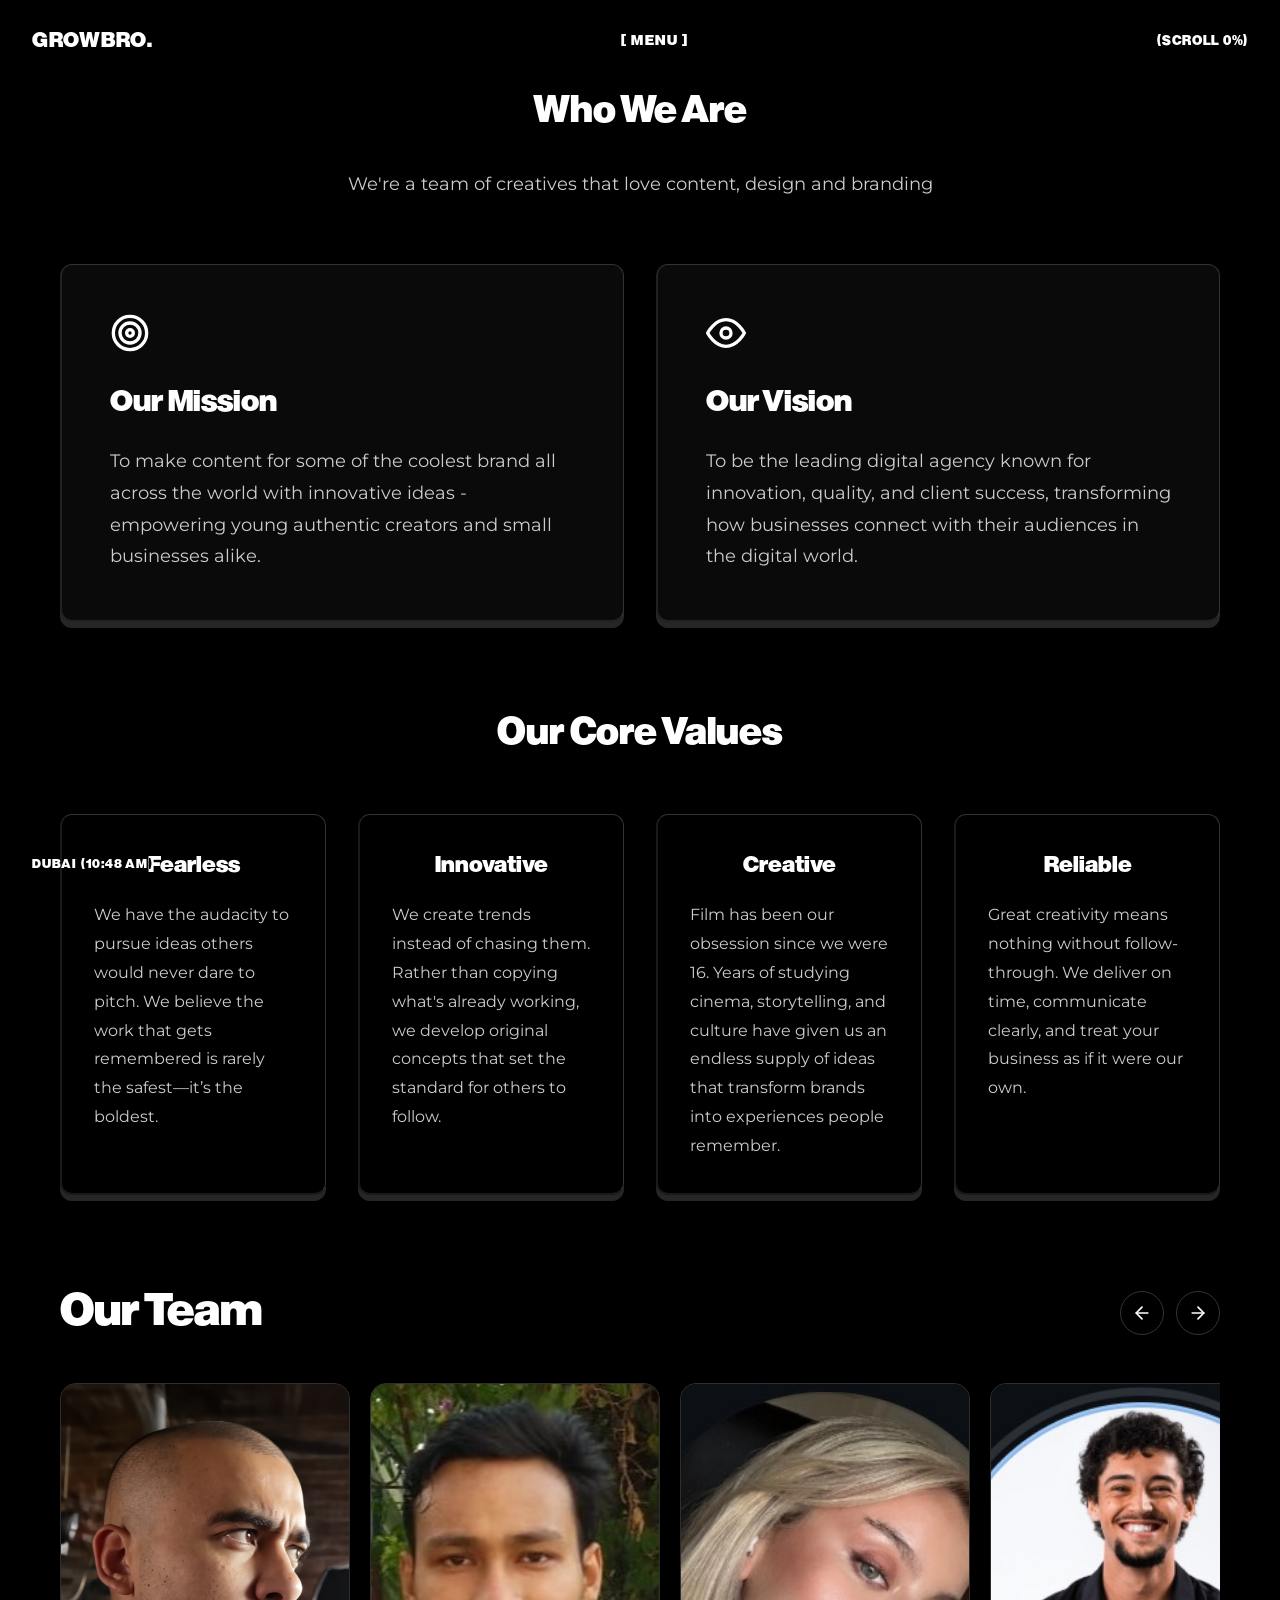
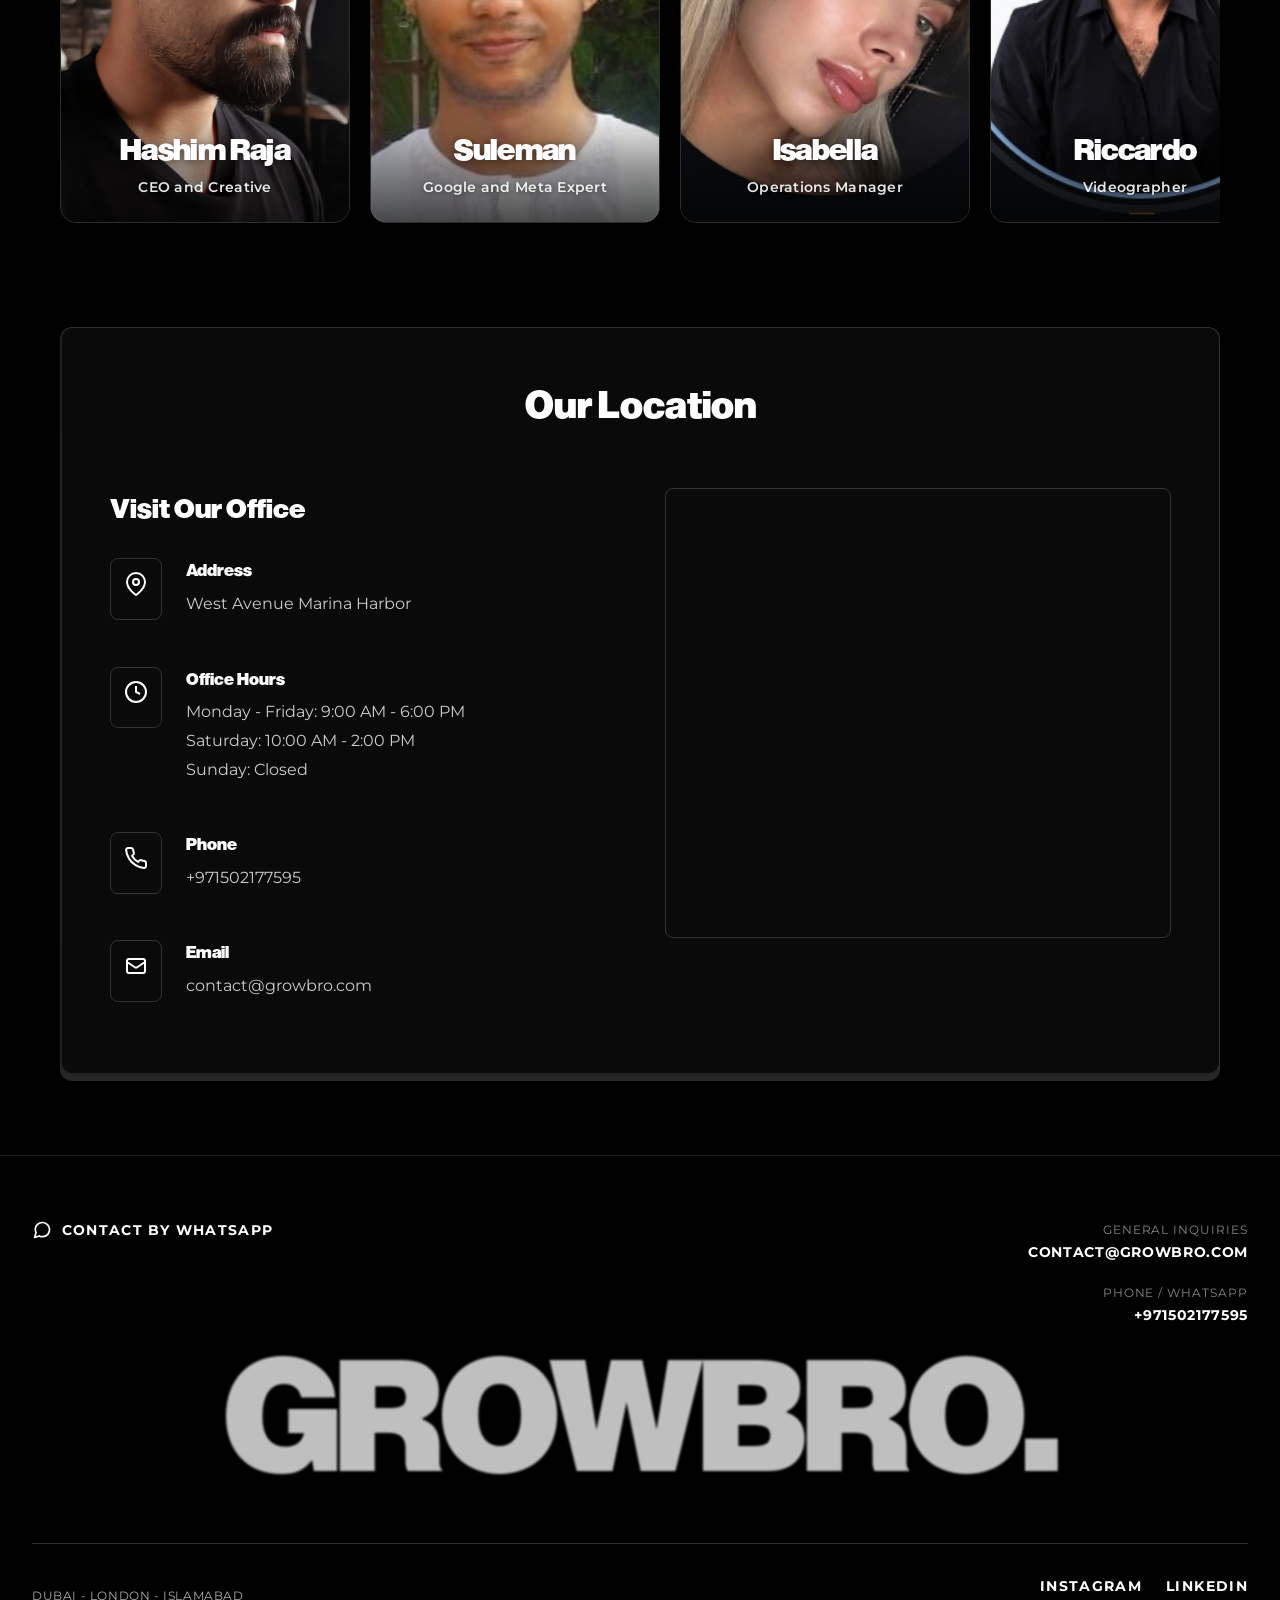
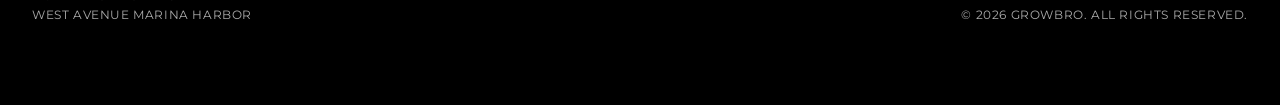
==== commit 5970f282: "feat: update office address, add team section to about page, and add new client logos" ====
--- a/about.html
+++ b/about.html
@@ -77,6 +77,75 @@
                 </div>
             </div>
 
+            <!-- Team Section -->
+            <div class="team-section">
+                <div class="team-header">
+                    <h2>Our Team</h2>
+                    <div class="team-nav-arrows">
+                        <button id="teamPrevBtn" class="team-arrow" aria-label="Previous Team Members">
+                            <svg width="20" height="20" viewBox="0 0 24 24" fill="none" stroke="currentColor"
+                                stroke-width="2" stroke-linecap="round" stroke-linejoin="round">
+                                <line x1="19" y1="12" x2="5" y2="12"></line>
+                                <polyline points="12 19 5 12 12 5"></polyline>
+                            </svg>
+                        </button>
+                        <button id="teamNextBtn" class="team-arrow" aria-label="Next Team Members">
+                            <svg width="20" height="20" viewBox="0 0 24 24" fill="none" stroke="currentColor"
+                                stroke-width="2" stroke-linecap="round" stroke-linejoin="round">
+                                <line x1="5" y1="12" x2="19" y2="12"></line>
+                                <polyline points="12 5 19 12 12 19"></polyline>
+                            </svg>
+                        </button>
+                    </div>
+                </div>
+
+                <!-- Draggable Slider Track -->
+                <div class="team-slider-container" id="teamSlider">
+                    <div class="team-track">
+
+                        <!-- Hashim Raja -->
+                        <div class="team-card">
+                            <img src="images/team/hashim raja.png" alt="Hashim Raja - CEO and Creative" class="team-card__img"
+                                loading="lazy">
+                            <div class="team-card__overlay">
+                                <h3 class="team-card__name">Hashim Raja</h3>
+                                <p class="team-card__role">CEO and Creative</p>
+                            </div>
+                        </div>
+
+                        <!-- Suleman -->
+                        <div class="team-card">
+                            <img src="images/team/suleman.png" alt="Suleman - Google and Meta Expert" class="team-card__img"
+                                loading="lazy">
+                            <div class="team-card__overlay">
+                                <h3 class="team-card__name">Suleman</h3>
+                                <p class="team-card__role">Google and Meta Expert</p>
+                            </div>
+                        </div>
+
+                        <!-- Isabella -->
+                        <div class="team-card">
+                            <img src="images/team/isabella.jpeg" alt="Isabella - Operations Manager" class="team-card__img"
+                                loading="lazy">
+                            <div class="team-card__overlay">
+                                <h3 class="team-card__name">Isabella</h3>
+                                <p class="team-card__role">Operations Manager</p>
+                            </div>
+                        </div>
+
+                        <!-- Riccardo -->
+                        <div class="team-card">
+                            <img src="images/team/Riccardo.jpeg" alt="Riccardo - Videographer" class="team-card__img"
+                                loading="lazy">
+                            <div class="team-card__overlay">
+                                <h3 class="team-card__name">Riccardo</h3>
+                                <p class="team-card__role">Videographer</p>
+                            </div>
+                        </div>
+
+                    </div>
+                </div>
+            </div>
 
             <div class="location-section">
                 <h2>Our Location</h2>
@@ -94,9 +163,8 @@
                                 </div>
                                 <div>
                                     <h4 style="margin-bottom: 0.2rem; font-size: 1.1rem;">Address</h4>
-                                    <p><a href="https://www.google.com/maps/search/?api=1&query=West+Avenue+1808+Dubai+Marina"
-                                            target="_blank" rel="noopener noreferrer">West Avenue, 1808<br>Dubai Marina,
-                                            Dubai, UAE</a></p>
+                                    <p><a href="https://www.google.com/maps/search/?api=1&query=West+Avenue+Marina+Harbor"
+                                            target="_blank" rel="noopener noreferrer">West Avenue Marina Harbor</a></p>
                                 </div>
                             </div>
                             <div class="contact-item">
@@ -143,7 +211,7 @@
                     </div>
                     <div class="location-map">
                         <iframe
-                            src="https://maps.google.com/maps?q=West+Avenue+1808+Dubai+Marina&t=&z=15&ie=UTF8&iwloc=&output=embed"
+                            src="https://maps.google.com/maps?q=West+Avenue+Marina+Harbor&t=&z=15&ie=UTF8&iwloc=&output=embed"
                             width="100%" height="450" style="border:0;" allowfullscreen="" loading="lazy"
                             referrerpolicy="no-referrer-when-downgrade"></iframe>
                     </div>
--- a/styles.css
+++ b/styles.css
@@ -1960,6 +1960,8 @@
     display: flex;
     flex-direction: column;
     justify-content: flex-end;
+    background-color: hsl(0, 0%, 10%);
+    border: 1px solid hsl(0, 0%, 18%);
     transition: transform 0.3s cubic-bezier(0.16, 1, 0.3, 1), box-shadow 0.3s ease;
     box-shadow: 0 10px 20px hsla(0, 0%, 0%, 0.3);
 }
@@ -1998,7 +2000,7 @@
     position: relative;
     z-index: 2;
     padding: 1.5rem 1.25rem;
-    background: linear-gradient(0deg, hsla(0, 0%, 0%, 0.4) 0%, hsla(0, 0%, 0%, 0) 50%);
+    background: linear-gradient(0deg, hsla(0, 0%, 0%, 0.7) 0%, hsla(0, 0%, 0%, 0.4) 50%, hsla(0, 0%, 0%, 0) 100%);
     pointer-events: none;
     display: flex;
     flex-direction: column;
@@ -2008,24 +2010,24 @@
 
 .team-card__name {
     font-family: "Europa Grotesk Bold", "Segoe UI", sans-serif;
-    font-size: 2.8rem;
+    font-size: clamp(1.8rem, 2.5vw, 2.2rem);
     font-weight: 900;
     color: hsl(0, 0%, 100%);
-    line-height: 0.9;
-    letter-spacing: -0.03em;
-    margin: 0 0 0.2rem 0;
-    text-transform: lowercase; /* Forces exact style of the screenshot */
-    text-shadow: 0 2px 8px hsla(0, 0%, 0%, 0.25);
+    line-height: 1.1;
+    letter-spacing: -0.02em;
+    margin: 0 0 0.4rem 0;
+    text-transform: capitalize;
+    text-shadow: 0 2px 8px hsla(0, 0%, 0%, 0.5);
 }
 
 .team-card__role {
     font-family: "Montserrat", sans-serif;
-    font-size: 0.8rem;
+    font-size: 0.85rem;
     font-weight: 600;
     color: hsla(0, 0%, 100%, 0.9);
     margin: 0;
     letter-spacing: 0.02em;
-    text-shadow: 0 1px 4px hsla(0, 0%, 0%, 0.3);
+    text-shadow: 0 1px 4px hsla(0, 0%, 0%, 0.4);
 }
 
 /* Responsive adjustments */
@@ -2035,6 +2037,6 @@
         height: 390px;
     }
     .team-card__name {
-        font-size: 2.3rem;
+        font-size: 1.75rem;
     }
 }
